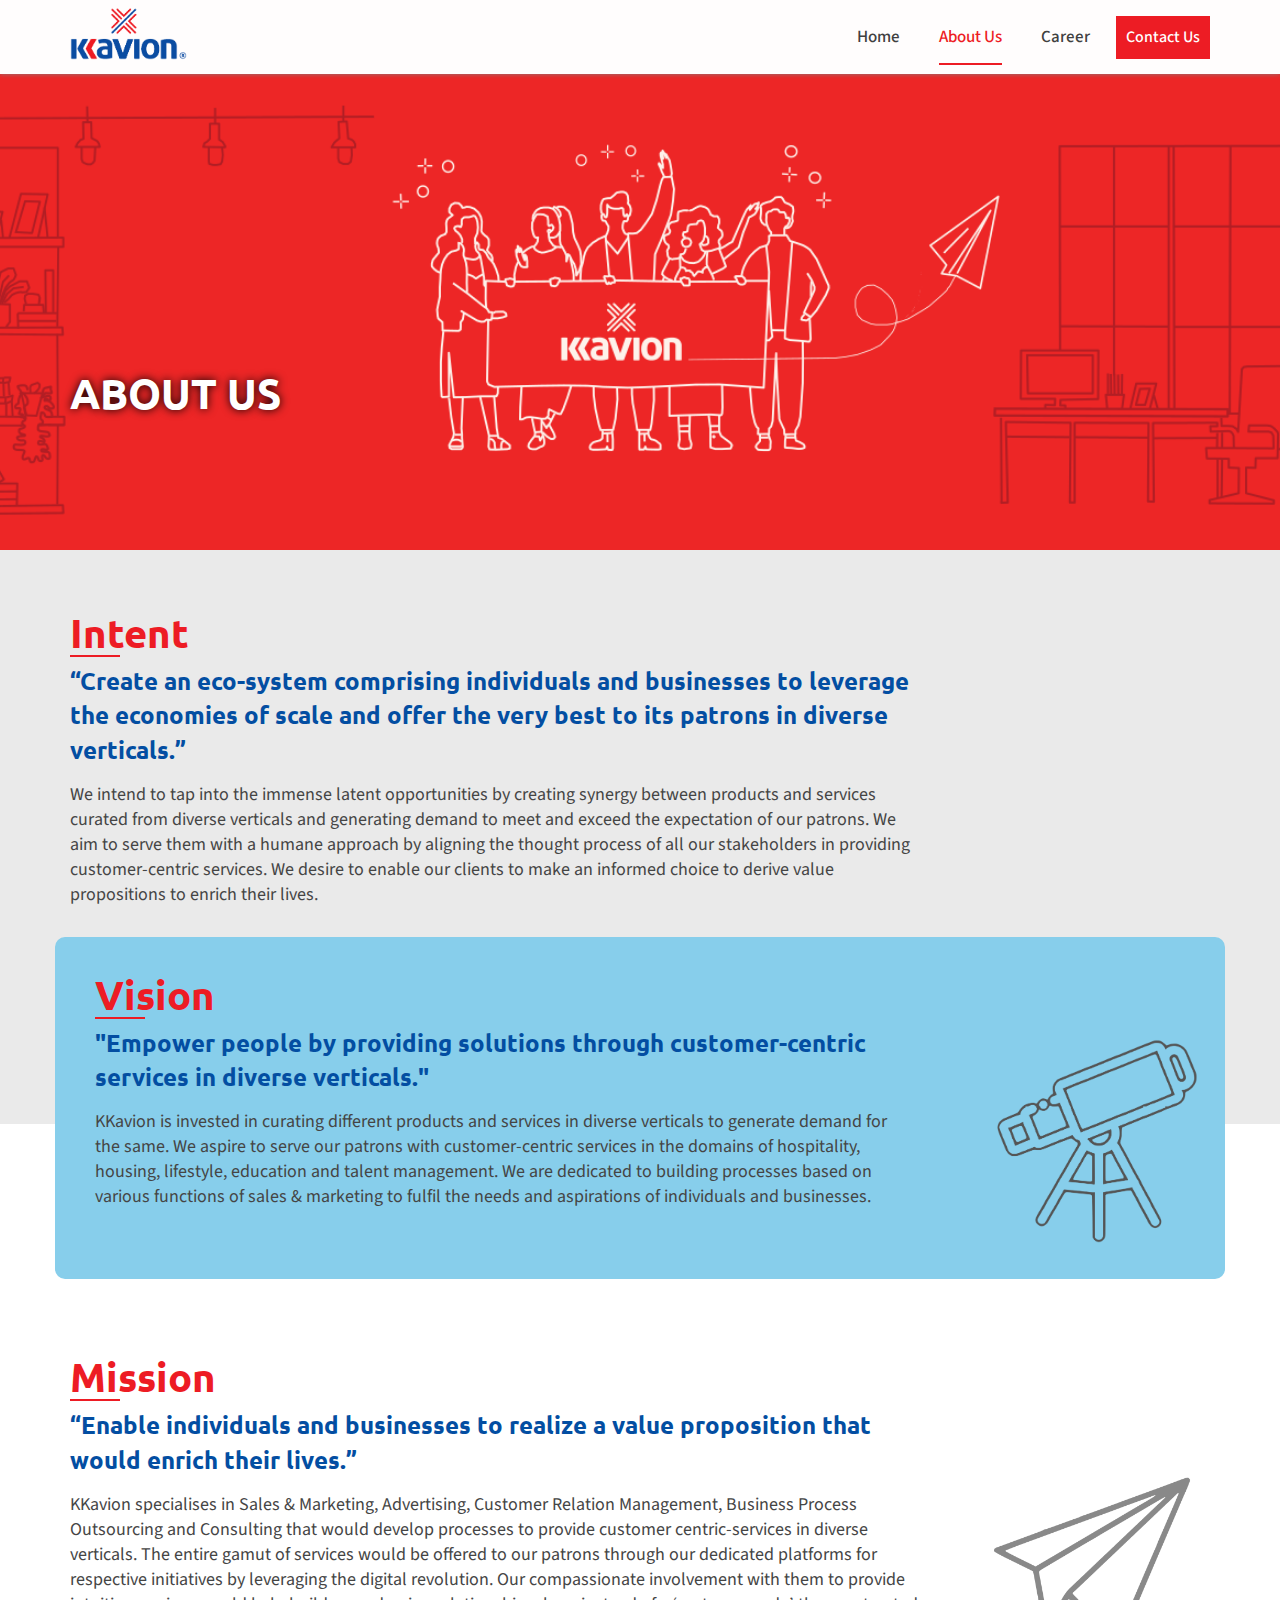
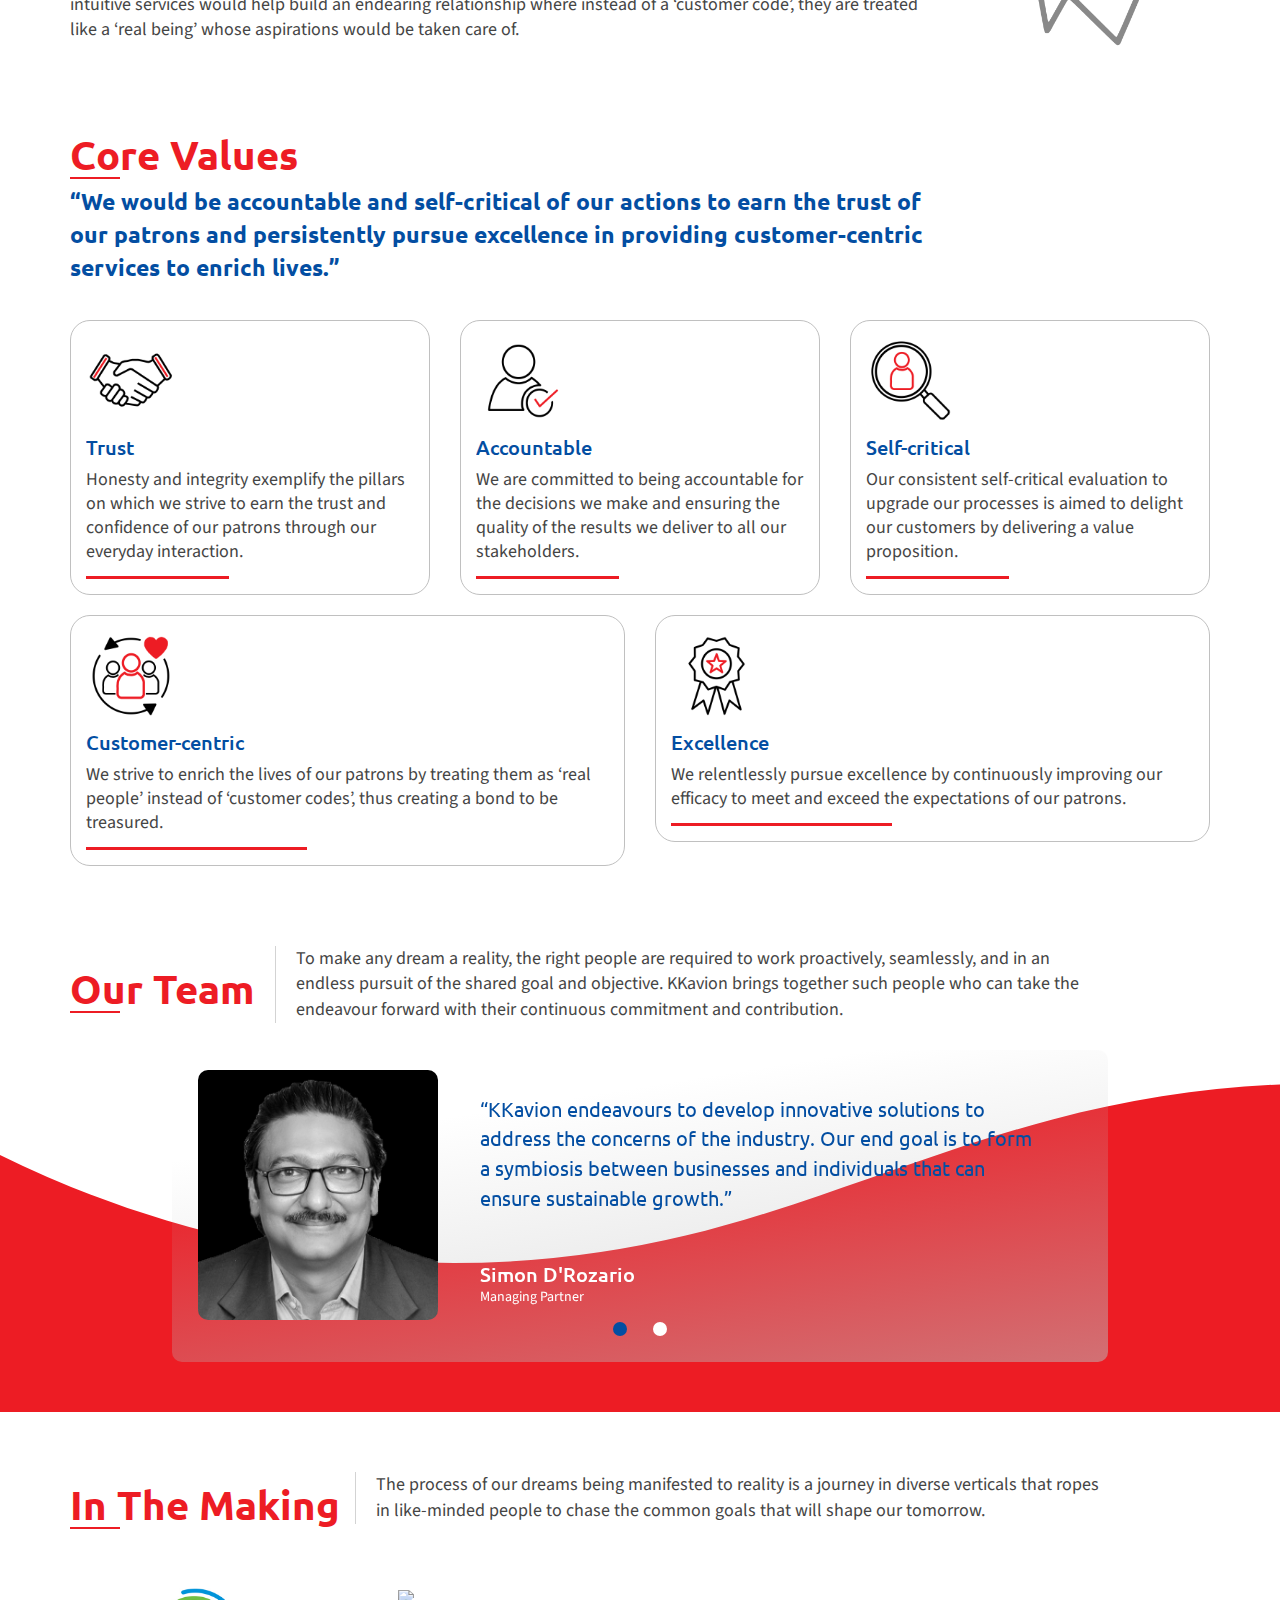
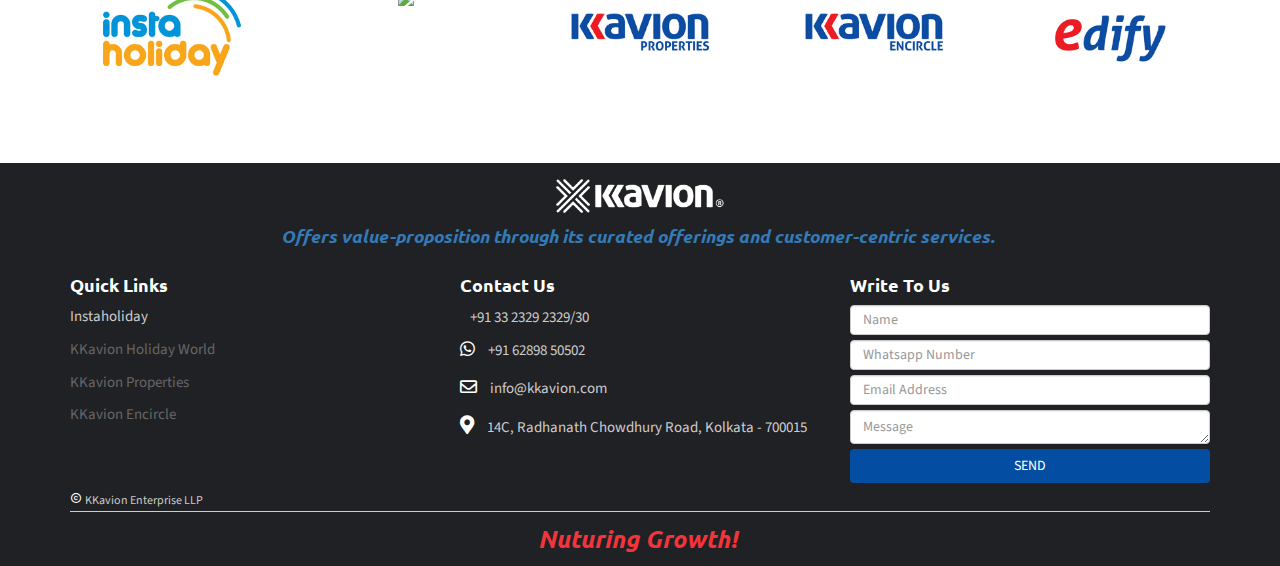
==== about-us.html @ c9b2cf4f "tablet fix 1" ====
﻿<!DOCTYPE html>
<html class="no-js" lang="zxx">

<head>
	<meta charset="UTF-8">
	<meta http-equiv="x-ua-compatible" content="ie=edge">
	<meta name="description" content="A KHW website">
	<meta name="keywords" content="Tour, Travel">
	<meta name="viewport" content="width=device-width, initial-scale=1.0">
	<title>KKavion Enterprise LLP</title>
	<!-- Google Fonts Includes -->
	<link href="https://fonts.googleapis.com/css?family=Poppins:300,400,500,600,700" rel="stylesheet">
	<link href="https://fonts.googleapis.com/css2?family=Source+Sans+Pro" rel="stylesheet">
	<link href="https://fonts.googleapis.com/css2?family=Ubuntu:wght@400;500;700" rel="stylesheet">
	<!-- Favi icon -->
	<link rel="shortcut icon" type="image/x-icon" href="images/favicon.ico">
	<!-- bootstrap v3.3.6 css -->
	<link rel="stylesheet" href="css/bootstrap.min.css">
	<!-- animate css -->
	<link rel="stylesheet" href="css/animate.css">
	<!-- Button Hover animate css -->
	<link rel="stylesheet" href="css/hover-min.css">
	<!-- jquery-ui.min css -->
	<link rel="stylesheet" href="css/jquery-ui.min.css">
	<!-- meanmenu css -->
	<link rel="stylesheet" href="css/meanmenu.min.css">
	<!-- owl.carousel css -->
	<link rel="stylesheet" href="css/owl.carousel.min.css">
	<!-- slick css -->
	<link rel="stylesheet" href="css/slick.css">
	<!-- chosen.min-->
	<link rel="stylesheet" href="css/chosen.min.css">
	<!-- chosen.min-->
	<link rel="stylesheet" href="css/jquery-customselect.css">
	<!-- font-awesome css -->
	<link rel="stylesheet" href="css/font-awesome.min.css">
	<!-- magnific Css -->
	<link rel="stylesheet" href="css/magnific-popup.css">
	<!-- Revolution Slider -->
	<link rel="stylesheet" href="css/assets/revolution/layers.css">
	<link rel="stylesheet" href="css/assets/revolution/navigation.css">
	<link rel="stylesheet" href="css/assets/revolution/settings.css">
	<!-- custome css -->
	<link rel="stylesheet" href="css/style.css">
	<!-- responsive css -->
	<link rel="stylesheet" href="css/responsive.css">
	<!-- modernizr css -->
	<script src="js/vendor/modernizr-2.8.3.min.js"></script>
	<!-- custom css -->
	<link rel="stylesheet" href="css/custom.css">
	<link href="https://fonts.googleapis.com/icon?family=Material+Icons" rel="stylesheet">
	<link href="https://cdn.jsdelivr.net/npm/@mdi/font@6.1.95/css/materialdesignicons.min.css" rel="stylesheet">
	<link href="https://cdn.jsdelivr.net/npm/@fortawesome/fontawesome-free@5.15.4/css/all.css" rel="stylesheet">
	<link href="https://cdn.jsdelivr.net/npm/bootstrap-icons@1.5.0/font/bootstrap-icons.css" rel="stylesheet">
	<link rel="stylesheet"
		href="https://maxst.icons8.com/vue-static/landings/line-awesome/line-awesome/1.3.0/css/line-awesome.min.css">
</head>

<body>
	<!-- Preloader -->
	<div id="preloader">
		<div id="status">&nbsp;</div>
	</div>
	<header>
		<!-- header-bottom area start here -->
		<div id="navbar">
			<div class="header-bottom-area header-bottom-area-4 header-bottom-3" id="stick-header">
				<div class="container">
					<div class="row">
						<!-- logo area start here -->
						<div class="col-md-2">
							<div class="logo-area">
								<a href="index.html"><img src="images/logos/kkavion.png" alt="">
								</a>
							</div>
						</div>
						<!-- logo area end here -->
						<!-- main menu start here -->
						<div class="col-md-10 col-sm-10" style="padding: 5px 10px; ">
							<nav>
								<ul class="main-menu text-right">
									<li>
										<a href="index.html" onselectstart="return false">
											Home
										</a>
									</li>
									<li class="active">
										<a href="about-us.html" onselectstart="return false">
											About Us
										</a>
									</li>
									<li class="hidden">
										<a onselectstart="return false">
											Initiatives
										</a>
										<ul class="dropdown">
											<li>
												<a href="ih.html" onselectstart="return false">
													Instaholiday
												</a>
											</li>
											<li>
												<a href="khw.html" onselectstart="return false">
													KKavion Holiday World
												</a>
											</li>
											<li>
												<a href="kps.html" onselectstart="return false">
													KKavion Properties
												</a>
											</li>
											<li>
												<a href="ken.html" onselectstart="return false">
													KKavion Encircle
												</a>
											</li>
											<li>
												<a href="edify.html" onselectstart="return false">
													Edify
												</a>
											</li>
											<li>
												<a href="kcs.html" onselectstart="return false">
													KKavion Consultancy Services
												</a>
											</li>
										</ul>
									</li>
									<li>
										<a href="career.html" onselectstart="return false">
											Career
										</a>
									</li>
									<li>
										<a href="#contact-us">
											Contact Us
										</a>
									</li>
								</ul>
							</nav>
						</div>
						<!-- main menu end here -->
					</div>
				</div>
			</div>
		</div>
		<!-- header-bottom area end here -->
	</header>
	<!-- header area end here -->

	<section class="breadcrumb-blog-version-one">
		<div class="single-bredcurms" style="background-image:url('images/about-us.png');">
			<div class="container">
				<div class="row">
					<div class="col-sm-12 col-md-12">
						<div class="bredcrums-content">
							<h2>About Us</h2>
					</div>
				</div>
			</div>
		</div>
	</section><!-- blog breadcrumb version one end here -->

	<!-- popular destination strat -->
	<section class="section-paddings single-package-area about-us-area1" style="padding-bottom: 15px;">
		<div class="container">
			<div class="single-package-details">
				<div class="section-title" >
					<h2>Intent</h2>
					<p style="font-size: 24px; color: #034ea2; font-weight: 700;">
						“Create an eco-system comprising individuals and businesses to leverage the economies of
						scale and offer the very best to its patrons in diverse verticals.”
					</p>
					<p>We intend to tap into the immense latent opportunities by creating synergy between products and
						services curated from diverse verticals and generating demand to meet and exceed the expectation
						of our patrons. We aim to serve them with a humane approach by aligning the thought process of
						all our stakeholders in providing customer-centric services. We desire to enable our clients to
						make an informed choice to derive value propositions to enrich their lives.
					</p>
				</div>
			</div><!-- tab menu strat -->
		</div>
		<div class="container">
			<div class="single-package-details">
				<div class="section-title" >
					<h2>Vision</h2>
					<p style="font-size: 24px; color: #034ea2; font-weight: 700;">
						"Empower people by providing solutions through customer-centric services in diverse
						verticals."
					</p>
					<p>KKavion is invested in curating different products and services in diverse verticals to generate
						demand for the same. We aspire to serve our patrons with customer-centric services in the
						domains of hospitality, housing, lifestyle, education and talent management. We are dedicated to
						building processes based on various functions of sales & marketing to fulfil the needs and
						aspirations of individuals and businesses.
					</p>
				</div>
			</div><!-- tab menu strat -->
		</div>
	</section>

	<section class="section-paddings single-package-area about-us-area2">		
		<div class="container">
			<div class="single-package-details">
				<div class="section-title" >
					<h2>Mission</h2>
					<p style="font-size: 24px; color: #034ea2; font-weight: 700;">
						“Enable individuals and businesses to realize a value proposition that would enrich their
						lives.”
					</p>
					<p>KKavion specialises in Sales & Marketing, Advertising, Customer Relation Management, Business
						Process Outsourcing and Consulting that would develop processes to provide customer
						centric-services in diverse verticals. The entire gamut of services would be offered to our
						patrons through our dedicated platforms for respective initiatives by leveraging the digital
						revolution. Our compassionate involvement with them to provide intuitive services would help
						build an endearing relationship where instead of a ‘customer code’, they are treated like a
						‘real being’ whose aspirations would be taken care of.
					</p>
				</div>
			</div><!-- tab menu strat -->
		</div>
	</section>

	<section class="section-paddings single-package-area about-us-area3">
		
		<div class="container">
			<div class="single-package-details">
				<div class="section-title" >
					<h2>Core Values</h2>
					<p style="font-size: 23px; color: #034ea2; font-weight: 700;">
						“We would be accountable and self-critical of our actions to earn the trust of our patrons
						and persistently pursue excellence in providing customer-centric services to enrich lives.”
					</p>
					<div class="row about-us" style="padding-top: 20px;">
						<!-- single travel start -->
						<div class="col-md-4 col-sm-6">
							<div class="single-travel">
								<div class="media">
									<div class="media-body travel-content" >
										<div class="kkavion-ico">
											<img src="images/ico/trust.png">
										</div>
										<h4 style="margin-top:10px"><a
												style="text-decoration:none;">Trust</a></h4>
										<p>
											Honesty and integrity exemplify the pillars on which we strive to earn the
											trust and confidence of our patrons through our everyday interaction.
										</p>
									</div>
								</div>
							</div>
						</div> <!-- single travel end -->

						<div class="col-md-4 col-sm-6">
							<div class="single-travel">
								<div class="media">
									<div class="media-body travel-content" >
										<div class="kkavion-ico">
											<img src="images/ico/accountability.png">
										</div>
										<h4 style="margin-top:10px"><a
												style="text-decoration:none;">Accountable</a></h4>
										<p>
											We are committed to being accountable for the decisions we make and ensuring
											the quality of the results we deliver to all our stakeholders.
										</p>
									</div>
								</div>
							</div>
						</div> <!-- single travel end -->

						<div class="col-md-4 col-sm-6">
							<div class="single-travel">
								<div class="media">
									<div class="media-body travel-content" >
										<div class="kkavion-ico">
											<img src="images/ico/self-critical.png">
										</div>
										<h4 style="margin-top:10px"><a
												style="text-decoration:none;">Self-critical</a></h4>
										<p>
											Our consistent self-critical evaluation to upgrade our processes is aimed to
											delight our customers by delivering a value proposition.
										</p>
									</div>
								</div>
							</div>
						</div> <!-- single travel end -->

						<div class="col-md-6 col-sm-6">
							<div class="single-travel">
								<div class="media">
									<div class="media-body travel-content" >
										<div class="kkavion-ico">
											<img src="images/ico/customer-centric.png">
										</div>
										<h4 style="margin-top:10px"><a
												style="text-decoration:none;">Customer-centric</a></h4>
										<p>
											We strive to enrich the lives of our patrons by treating them as ‘real
											people’ instead of ‘customer codes’, thus creating a bond to be treasured.
										</p>
									</div>
								</div>
							</div>
						</div> <!-- single travel end -->

						<div class="col-md-6 col-sm-6">
							<div class="single-travel">
								<div class="media">
									<div class="media-body travel-content" >
										<div class="kkavion-ico">
											<img src="images/ico/excellence.png">
										</div>
										<h4 style="margin-top:10px"><a
												style="text-decoration:none;">Excellence</a></h4>
										<p>
											We relentlessly pursue excellence by continuously improving our efficacy to
											meet and exceed the expectations of our patrons.
										</p>
									</div>
								</div>
							</div>
						</div> <!-- single travel end -->
					</div>
				</div>
			</div><!-- tab menu strat -->
		</div>
	</section>

	
	<!-- popular destination strat -->
	<section class="section-paddings single-package-area ourteam-area" style="background-image: url(./images/wavesNegative.svg); background-color: #fff; background-repeat: repeat-x; background-position: bottom left; background-size: 200% 70%; padding-top: 0;">
		<div class="container">
			<div class="single-package-details">
				<div class="section-title" style="margin-bottom:50px;">
					<h2>Our Team</h2>
					<p>To make any dream a reality, the right people are required to work proactively, seamlessly, and
						in an endless pursuit of the shared goal and objective. KKavion brings together such people who
						can take the endeavour forward with their continuous commitment and contribution.
					</p>
				</div>
			</div><!-- tab menu strat -->
			<!-- tab content start -->
			<div class="row">
				<!-- testimonial area start here -->
				<section class="testimonial-area-5"
					style="padding: 20px 0;">
					<div class="testimonial-5-active owl-carousel">
						<!-- single testimonial start -->
						<div class="single-testimonial">
							<div class="container">
								<div class="row">
									<div class="col-md-3 img-box">
										<img src="images/common/testimonial/1.jpg" alt="" class="">
									</div>
									<div class="col-md-6">
										<div class="testimonial-messages">
											<p style="padding-bottom: 30px;">
												<span>
													“KKavion endeavours to develop innovative solutions to address the concerns of the industry. Our end goal is to form a symbiosis between businesses and individuals that can ensure sustainable growth.”
												</span>
											</p>
										</div>
										<div class="author-bio">
											<h3>Simon D'Rozario</h3>
											<span>Managing Partner</span>
										</div>
									</div>
								</div>
							</div>
						</div>
						<!--div class="single-testimonial ">
							<div class="container">
								<div class="row">
									<div class="col-md-3 img-box">
										<img src="images/common/testimonial/2.jpg" alt="" class="">
									</div>
									<div class="col-md-6">
										<div class="testimonial-messages">
											<p style="padding-bottom: 30px;">
												<i>
													"KKavion offers value-proposition through its
													curated
													offerings and
													customer-centric services."
												</i>
											</p>
											<p>
												Being accountable and earning
												the
												trust of its patrons is its pursuit of
												excellence.
											</p>
										</div>
										<div class="author-bio">
											<h3>Kavita D'Rozario</h3>
											<span>Director - Operations</span>
										</div>
									</div>
								</div>
							</div>
						</div>
						<div class="single-testimonial ">
							<div class="container">
								<div class="row">
									<div class="col-md-3 img-box">
										<img src="images/common/testimonial/4.jpg" alt="" class="">
									</div>
									<div class="col-md-6">
										<div class="testimonial-messages">
											<p style="padding-bottom: 30px;">
												<i>
													"KKavion offers value-proposition through its
													curated
													offerings and
													customer-centric services."
												</i>
											</p>
											<p>
												Being accountable and earning
												the
												trust of its patrons is its pursuit of
												excellence.
											</p>
										</div>
										<div class="author-bio">
											<h3>Ronald D'Rozario</h3>
											<span>Associate Director - Business Development</span>
										</div>
									</div>
								</div>
							</div>
						</div><!-- single testimonial end -->
						<div class="single-testimonial">
							<div class="container">
								<div class="row">
									<div class="col-md-3 img-box">
										<img src="images/common/testimonial/3.jpg" alt="" class="">
									</div>
									<div class="col-md-6">
										<div class="testimonial-messages">
											<p style="padding-bottom: 30px;">
												<span>
													“We intend to add value to our patrons through distinctive competencies by enhancing the quality of products & services and inspiring them to undertake the next cycle of growth.”
												</span>
											</p>
										</div>
										<div class="author-bio">
											<h3>Richard D'Rozario</h3>
											<span>Principal Consultant - Hospitality Services</span>
										</div>
									</div>
								</div>
							</div>
						</div>
						<!--div class="single-testimonial">
							<div class="container">
								<div class="row">
									<div class="col-md-3 img-box">
										<img src="images/common/testimonial/8.jpg" alt="" class="">
									</div>
									<div class="col-md-6">
										<div class="testimonial-messages">
											<p style="padding-bottom: 30px;">
												<i>
													"KKavion offers value-proposition through its
													curated
													offerings and
													customer-centric services."
												</i>
											</p>
											<p>
												Being accountable and earning
												the
												trust of its patrons is its pursuit of
												excellence.
											</p>
										</div>
										<div class="author-bio">
											<h3>Varun Goswami</h3>
											<span>Pricipal Consultant - Legal Services</span>
										</div>
									</div>
								</div>
							</div>
						</div-->
						<!-- single testimonial end ->
						<div class="single-testimonial">
							<div class="container">
								<div class="row">
									<div class="col-md-3 img-box">
										<img src="images/common/testimonial/7.jpg" alt="" class="">
									</div>
									<div class="col-md-6">
										<div class="testimonial-messages">
											<p style="padding-bottom: 30px;">
												<i>
													"KKavion offers value-proposition through its
													curated
													offerings and
													customer-centric services."
												</i>
											</p>
											<p>
												Being accountable and earning
												the
												trust of its patrons is its pursuit of
												excellence.
											</p>
										</div>
										<div class="author-bio">
											<h3>Eric Prem Raju</h3>
											<span>Project Manager</span>
										</div>
									</div>
								</div>
							</div>
						</div><!-- single testimonial end ->
						<div class="single-testimonial">
							<div class="container">
								<div class="row">
									<div class="col-md-3 img-box">
										<img src="images/common/testimonial/5.jpg" alt="" class="">
									</div>
									<div class="col-md-6">
										<div class="testimonial-messages">
											<p style="padding-bottom: 30px;">
												<i>
													"KKavion offers value-proposition through its
													curated
													offerings and
													customer-centric services."
												</i>
											</p>
											<p>
												Being accountable and earning
												the
												trust of its patrons is its pursuit of
												excellence.
											</p>
										</div>
										<div class="author-bio">
											<h3>Marita D'Rozario</h3>
											<span>Lead - Content Development</span>
										</div>
									</div>
								</div>
							</div>
						</div><!-- single testimonial end ->
						<div class="single-testimonial">
							<div class="container">
								<div class="row">
									<div class="col-md-3 img-box">
										<img src="images/common/testimonial/6.jpg" alt="" class="">
									</div>
									<div class="col-md-6">
										<div class="testimonial-messages">
											<p style="padding-bottom: 30px;">
												<i>
													"KKavion offers value-proposition through its
													curated
													offerings and
													customer-centric services."
												</i>
											</p>
											<p>
												Being accountable and earning
												the
												trust of its patrons is its pursuit of
												excellence.
											</p>
										</div>
										<div class="author-bio">
											<h3>Valerina D'Rozario</h3>
											<span>Research & Development</span>
										</div>
									</div>
								</div>
							</div>
						</div><!-- single testimonial end -->
					</div>
				</section><!-- testimonial area end here -->
			</div>
		</div>
	</section>
	<!-- single popular destination  end-->




	<section class="section-paddings in-the-making">
		<div class="container">
			<div class="single-package-details">
				<div class="section-title" style="margin-bottom:25px;">
					<h2>In The Making</h2>
					<p>The process of our dreams being manifested to reality is a journey in diverse verticals that
						ropes in like-minded people to chase the common goals that will shape our tomorrow.
					</p>
				</div>
			</div><!-- tab menu strat -->
			<div class="row">
				<!-- Partner resort starts here -->
				<div class="partner-slider-2">
					<!-- single partner starts -->
					<div class="single-partner-slider-2">
						<a href="https://instaholiday.co.in">
							<img src="images/logos/ih.jpg">
						</a>
					</div>
					<!-- single partner ends -->
					<!-- single partner starts -->
					<div class="single-partner-slider-2">
						<a>
							<img src="images/logos/KHW.jpg">
						</a>
					</div>
					<!-- single partner ends -->
					<!-- single partner starts -->
					<div class="single-partner-slider-2">
						<a>
							<img src="images/logos/kps.jpg">
						</a>
					</div>
					<!-- single partner ends -->
					<!-- single partner starts -->
					<div class="single-partner-slider-2">
						<a>
							<img src="images/logos/ken.jpg">
						</a>
					</div>
					<!-- single partner ends -->
					<!-- single partner starts -->
					<div class="single-partner-slider-2">
						<a>
							<img src="images/logos/edify.jpg">
						</a>
					</div>
					<!-- single partner starts -->
					<div class="single-partner-slider-2">
						<a>
							<img src="images/logos/kcs.jpg">
						</a>
					</div>
					<!-- single partner ends -->
				</div>
			</div>
		</div>
	</section>



	<!-- footer starts -->
	<footer class="footer-area" style="padding-bottom: 0px; padding-top: 15px;">
		<div class="container">
			<div class="row">
				<div class="tagline foot">
					<div class="footer-title">
						<img src="images/logos/kkavionwhite.webp" class="logo1">
						<img src="images/logos/kkavionside.webp" class="logo2">
					</div>
					<ul class="list-inline" style="text-align:center; padding-bottom: 10px; padding-top: 10px;">
						<li><a style="text-decoration:none;">
								<span>
									Offers value-proposition through its curated offerings and customer-centric services.
								</span>
	
	
							</a></li>
					</ul>
				</div>
				<!-- footer left -->
				<div class="col-md-4 col-sm-6">
					<div class="single-footer" style=" padding: 0;">
						<div class="footer-title foot">
							<h4>Quick Links</h4>
						</div>
						<div class="footer-left">

							<ul class="footer-contact quicklinks">


								<li>
									<a style="font-weight: 400; line-height: 20px;text-decoration:none; color:#ccc;"
										href="https://instaholiday.co.in">
										Instaholiday
									</a>
								</li>
								<li>
									<a style="font-weight: 400; line-height: 20px;text-decoration:none; color: #ccc;">
										KKavion Holiday World
									</a>
								</li>
								<li>
									<a class="ftrr-text"
										style="font-weight: 400; line-height: 20px;text-decoration:none; color:#ccc;">
										KKavion Properties
									</a>
								</li>
								<li>
									<a style="font-weight: 400; line-height: 20px;text-decoration:none; color:#ccc;">
										KKavion Encircle
									</a>
								</li>
								<li class="hidden">
									<a style="font-weight: 400; line-height: 20px;text-decoration:none; color: #ccc;">
										Edify
									</a>
								</li>
								<li class="hidden">
									<a class="ftrr-text"
										style="font-weight: 400; line-height: 20px;text-decoration:none; color:#ccc;">
										KKavion Consultancy Services
									</a>
								</li>


							</ul>

						</div>
					</div>
				</div> <!-- footer latest news -->



				<!-- footer contact -->
				<div class="col-md-4 col-sm-6 f-phone-responsive">
					<div class="single-footer" style="padding: 0;">
						<div class="footer-title foot" id="contact-us">
							<h4>Contact Us</h4>
						</div>
						<div class="footer-left">
							<ul class="footer-contact">
								<li class="">
									<span class="mdi mdi-phone-classic"
										style="padding-right: 10px; padding-bottom: 10px;color:white; font-size: 17px;"></span>
									<a href="tel://+913323292329"
										style="text-decoration:none;font-weight: 400; line-height: 20px; color:#ccc;">+91
										33 2329 2329/30</a>
								</li>
								<li class="">
									<i class="fab fa-whatsapp" aria-hidden="true"
										style="padding-right: 10px; padding-bottom: 10px;color:white;"></i>
									<a href="https://wa.me/+916289850502"
										style="text-decoration:none;font-weight: 400; line-height: 20px; color:#ccc;"
										target="_blank" rel="noopener noreferrer">+91 62898 50502</a>
								</li>
								<li class="">
									<i class="far fa-envelope" aria-hidden="true"
										style="padding-right: 10px; padding-bottom: 10px;color:white;"></i>
									<a href="mailto://info@kkavion.com"
										style="text-decoration:none;font-weight: 400; line-height: 20px; color:#ccc;">info@kkavion.com</a>
								</li>
								<li class="">
									<i class="fas fa-map-marker-alt" aria-hidden="true"
										style="padding-right: 10px; padding-bottom: 10px;color:white; font-size: 19px;"></i>
									<a
										style="text-decoration:none;font-weight: 400; line-height: 20px; color:#ccc;">14C,
										Radhanath Chowdhury Road, Kolkata - 700015</a>
								</li>
							</ul>


						</div>

						<div class="footer-social-media hidden" style="margin:0 0 15px 0;">
							<div class="footer-title">
								<h4>Follow Us</h4>
							</div>
							<ul class="footer-social-link">

								<li class="facebook"><a href="https://fb.me/instaholiday.co.in"
										style="margin-left: 0px;" target="_blank" rel="noopener noreferrer"><i
											class="fab fa-facebook-f" aria-hidden="true"></i></a>
								</li>
								<li class="instagram"><a target="_blank" rel="noopener noreferrer"><i
											class="fab fa-instagram" aria-hidden="true"></i></a>
								</li>
								<li class="twitter"><a href="https://twitter.com/instaholidayco/" target="_blank"
										rel="noopener noreferrer"><i class="fab fa-twitter" aria-hidden="true"></i></a>
								</li>
								<li class="youtube"><a
										href="https://www.youtube.com/channel/UCAtqJTNgj_HNf-QZ7XpFk5Q/featured"
										target="_blank" rel="noopener noreferrer"><i class="fab fa-youtube"
											aria-hidden="true"></i></a>
								</li>
							</ul>



						</div>
					</div>
				</div>
				<!-- footer contact -->



				<!-- footer destination -->
				<div class="col-md-4 col-sm-12 f-phone-responsive">
					<div class="single-footer" style="padding: 0;">
						<div class="footer-title foot">
							<h4>Write To Us</h4>
						</div>
						<div class="footer-contact-form">
							<form name="footer-query" class="your-query-form" netlify-honeypot="bot-field"
								data-netlify="true">


								<p class="hidden">
									<label>Don’t fill this out if you’re human: <input name="bot-field"></label>
								</p>


								<div class="form-group col-md-12">
									<input type="text" name="Name" id="name" placeholder="Name" class="form-control"
										required="">
								</div>

								<div class="form-group col-md-12">
									<input type="number" name="number" id="number" placeholder="Whatsapp Number"
										class="form-control" required="">
								</div>

								<div class="form-group col-md-12">
									<input type="email" name="email" id="email" placeholder="Email Address"
										class="form-control" required="">
								</div>

								<div class="form-group col-md-12">
									<textarea name="message" id="message" placeholder="Message" class="form-control"
										required="" rows="1"></textarea>
								</div>

								<div class="form-group col-md-12">
									<button class="btn btn-primary" style="float: right;">SEND</button>
								</div>
							</form>
						</div>
						<div>



						</div>
					</div>
				</div>


				<!-- footer destination -->

			</div>

			<span class="material-icons map" style="font-size:12px;color: white">copyright</span>
			<a style="text-decoration:none;color: #ccc; font-weight: 400; line-height: 10px; font-size: 12px;">
				KKavion Enterprise LLP
			</a>
			<hr style="border-top: 1px solid #ccc;margin-top: 0px;margin-bottom: 10px;">

			<div class="row tagline">
				<ul class="list-inline" style="text-align:center; color:black; font-size:24px; padding-bottom: 10px;">
					<li><a style="text-decoration:none; color:#f4343b;">
							<span>Nuturing Growth!</span>


						</a></li>
				</ul>
			</div>



		</div>
	</footer>



	<!-- footer ends -->



	<div class="to-top pos-rtive">
		<a><i class="fa fa-angle-up"></i></a>
	</div>
	<!--End Scroll to top-->

	<!-- ============================
            JavaScript Files
    ============================= -->
	<!-- jquery latest version -->
	<script src="js/vendor/jquery-3.2.0.min.js"></script>
	<!-- bootstrap js -->
	<script src="js/bootstrap.min.js"></script>
	<!-- owl.carousel js -->
	<script src="js/owl.carousel.min.js"></script>
	<!-- slick js -->
	<script src="js/slick.min.js"></script>
	<!-- meanmenu js -->
	<script src="js/jquery.meanmenu.min.js"></script>
	<!-- jquery-ui js -->
	<script src="js/jquery-ui.min.js"></script>
	<!-- wow js -->
	<script src="js/wow.min.js"></script>
	<!-- counter js -->
	<script src="js/jquery.counterup.min.js"></script>
	<!-- Countdown js -->
	<script src="js/jquery.countdown.min.js"></script>
	<!-- waypoints js -->
	<script src="js/jquery.waypoints.min.js"></script>
	<!-- Isotope js -->
	<script src="js/isotope.pkgd.min.js"></script>
	<!-- magnific js -->
	<script src="js/jquery.magnific-popup.min.js"></script>
	<!-- Image loaded js -->
	<script src="js/imagesloaded.pkgd.min.js"></script>
	<!-- chossen js -->
	<script src="js/chosen.jquery.min.js"></script>
	<!-- Jquery plugin -->
	<script src="js/plugins.js"></script>
	<!-- select2 js plugin -->
	<script src="js/select2.min.js"></script>
	<script src="js/colors.js"></script>
	<!-- Jquery plugin -->
	<script src="js/jquery-customselect.js"></script>
	<!-- main js -->
	<script src="js/custom.js"></script>
	<script>
		// When the user scrolls the page, execute myFunction
		window.onscroll = function () { myFunction() };

		// Get the navbar
		var navbar = document.getElementById("navbar");

		// Get the offset position of the navbar
		var sticky = navbar.offsetTop;

		// Add the sticky class to the navbar when you reach its scroll position. Remove "sticky" when you leave the scroll position
		function myFunction() {
			if (window.pageYOffset >= sticky) {
				navbar.classList.add("sticky")
			}
			else {
				navbar.classList.remove("sticky");
			}
		}
	</script>
</body>

</html>
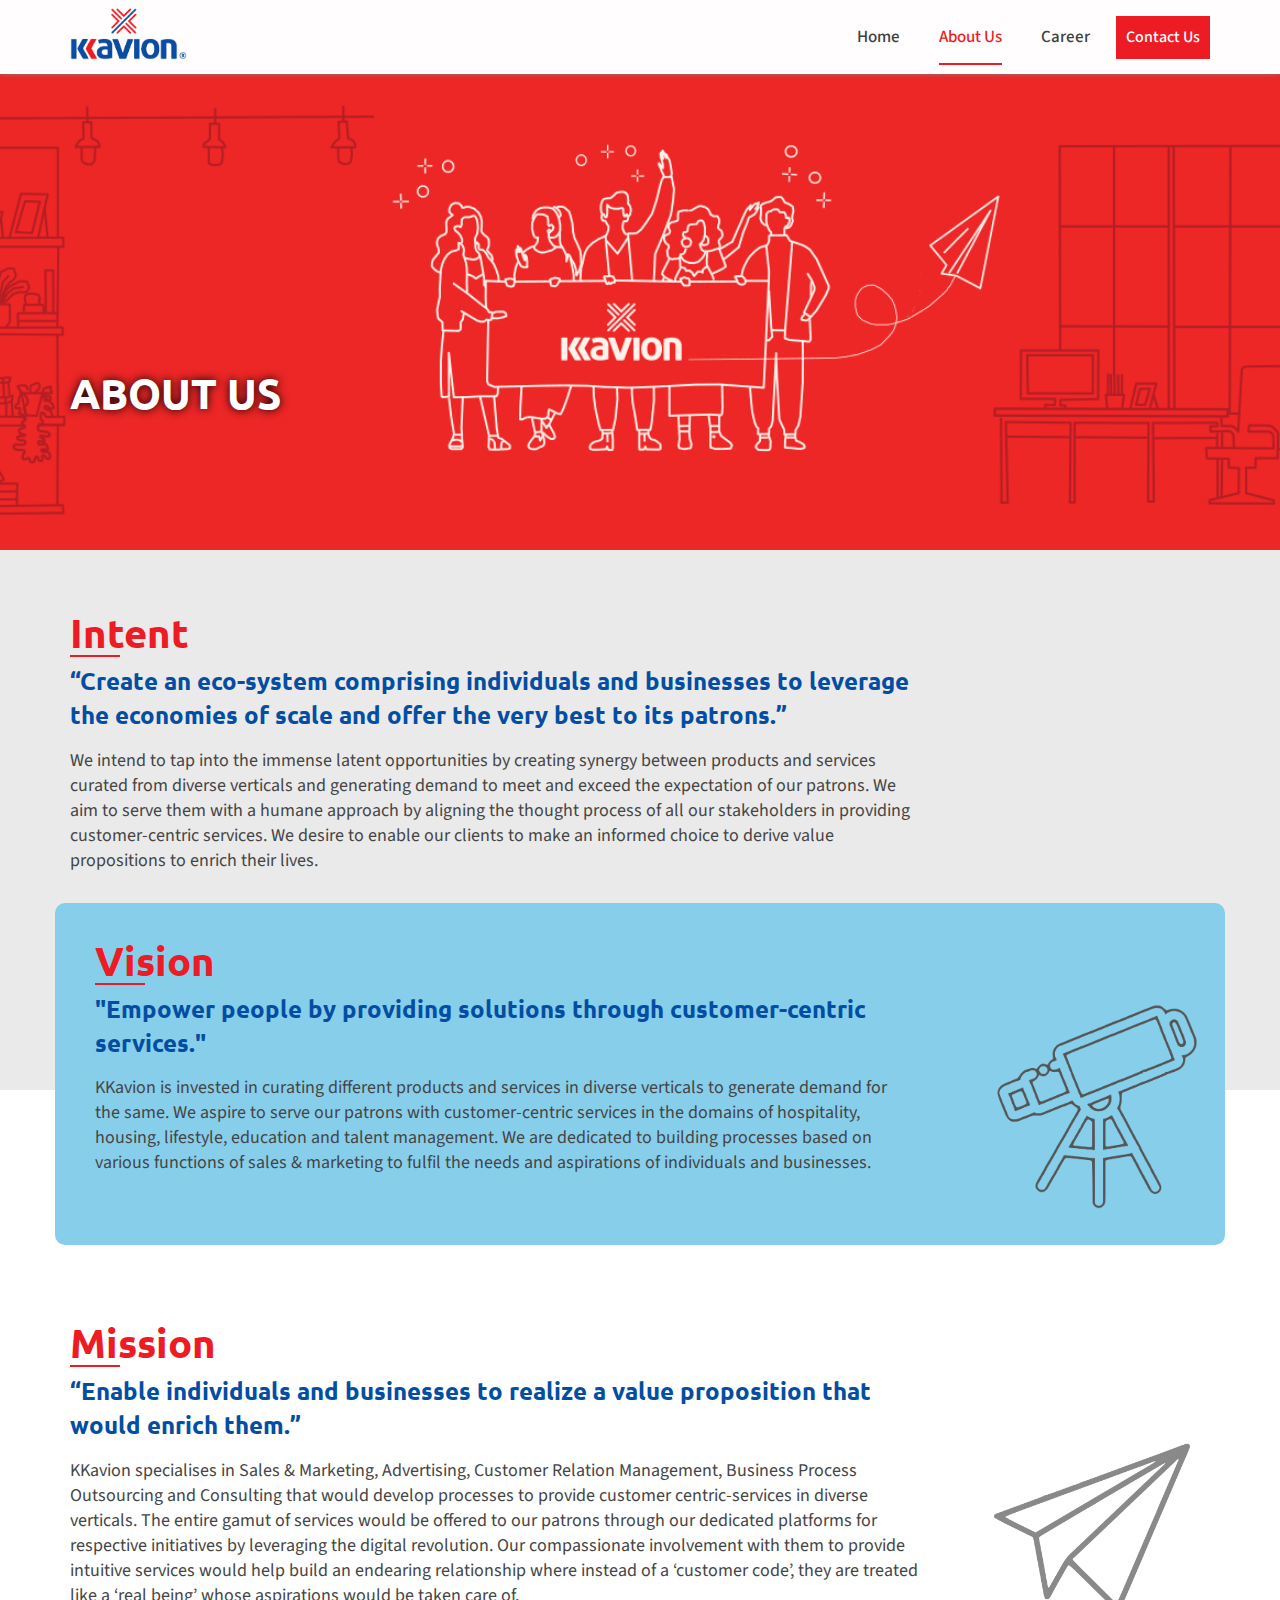
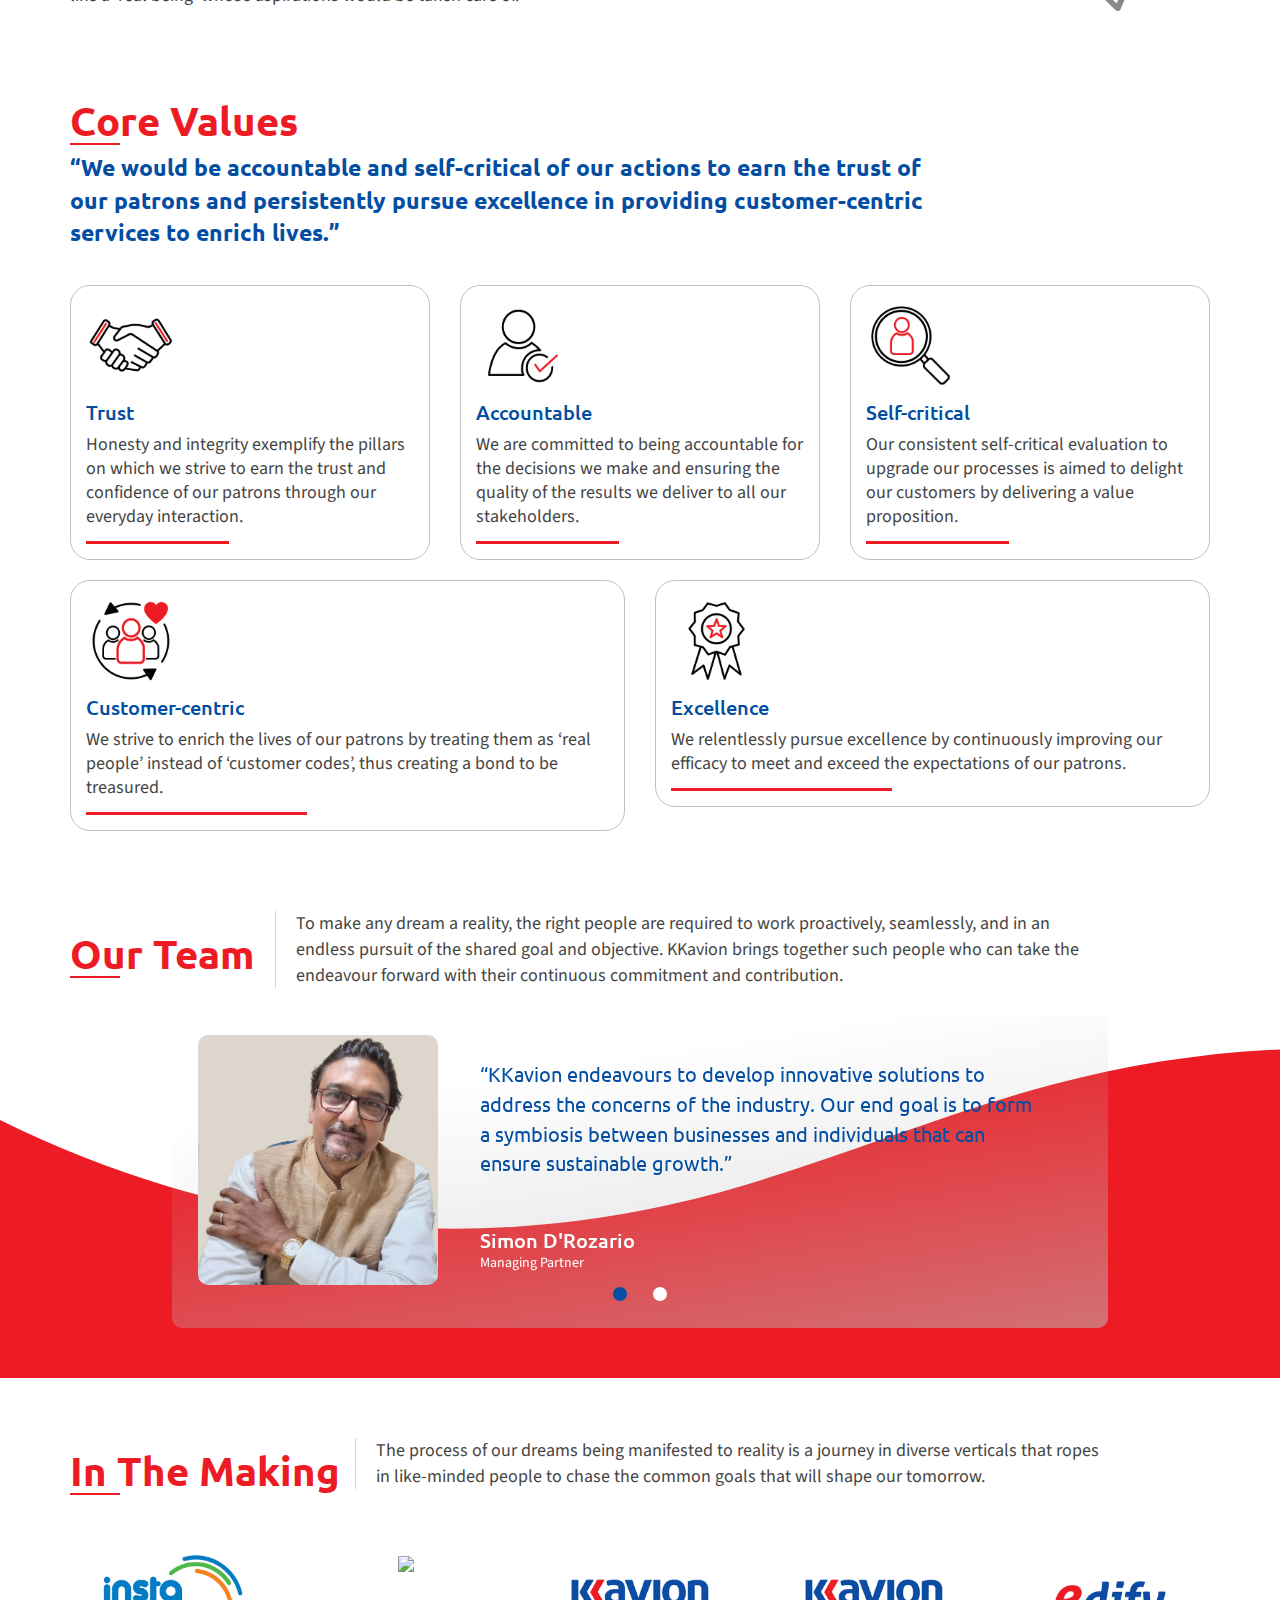
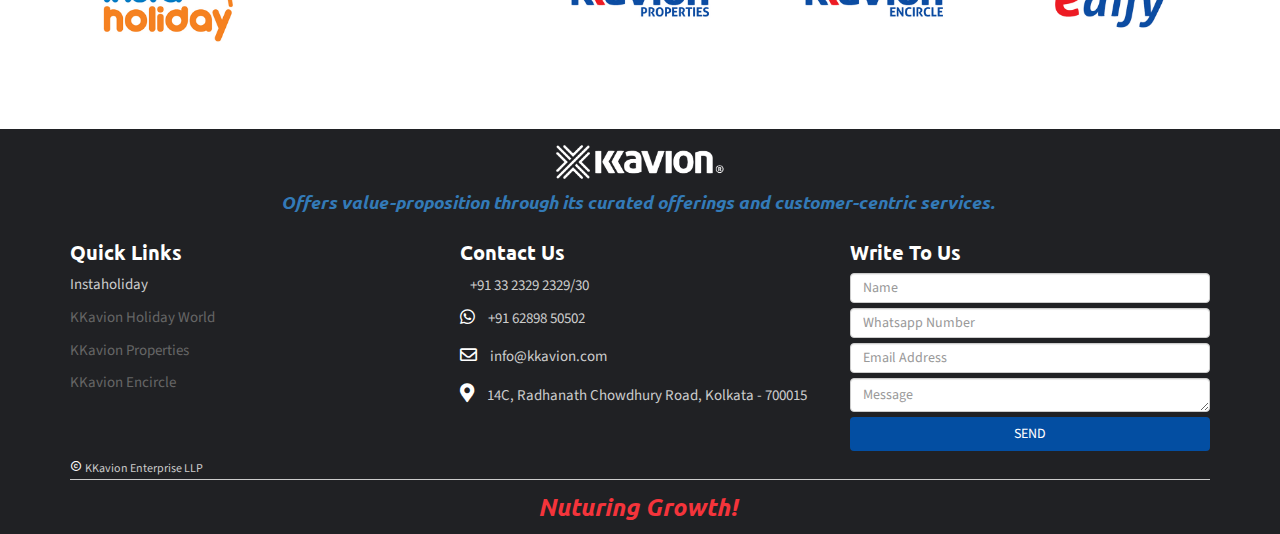
==== commit 867d8e9e: "image" ====
--- a/about-us.html
+++ b/about-us.html
@@ -169,7 +169,7 @@
 					<h2>Intent</h2>
 					<p style="font-size: 24px; color: #034ea2; font-weight: 700;">
 						“Create an eco-system comprising individuals and businesses to leverage the economies of
-						scale and offer the very best to its patrons in diverse verticals.”
+						scale and offer the very best to its patrons.”
 					</p>
 					<p>We intend to tap into the immense latent opportunities by creating synergy between products and
 						services curated from diverse verticals and generating demand to meet and exceed the expectation
@@ -185,8 +185,7 @@
 				<div class="section-title" >
 					<h2>Vision</h2>
 					<p style="font-size: 24px; color: #034ea2; font-weight: 700;">
-						"Empower people by providing solutions through customer-centric services in diverse
-						verticals."
+						"Empower people by providing solutions through customer-centric services."
 					</p>
 					<p>KKavion is invested in curating different products and services in diverse verticals to generate
 						demand for the same. We aspire to serve our patrons with customer-centric services in the
@@ -205,8 +204,7 @@
 				<div class="section-title" >
 					<h2>Mission</h2>
 					<p style="font-size: 24px; color: #034ea2; font-weight: 700;">
-						“Enable individuals and businesses to realize a value proposition that would enrich their
-						lives.”
+						“Enable individuals and businesses to realize a value proposition that would enrich them.”
 					</p>
 					<p>KKavion specialises in Sales & Marketing, Advertising, Customer Relation Management, Business
 						Process Outsourcing and Consulting that would develop processes to provide customer
--- a/css/style.css
+++ b/css/style.css
@@ -1587,6 +1587,7 @@
      transition: all 0.5s ease-in-out 0s;
      width: 40px;
      z-index: 999;
+     cursor: pointer;
 }
  .to-top:hover {
      background: #ffff00 none repeat scroll 0 0;
--- a/css/custom.css
+++ b/css/custom.css
@@ -770,7 +770,6 @@
      width: auto;
      height: 250px;
      border-radius: 10px;
-     filter: grayscale(1);
 }
 .testimonial-area-5 .single-testimonial .testimonial-messages span
 {
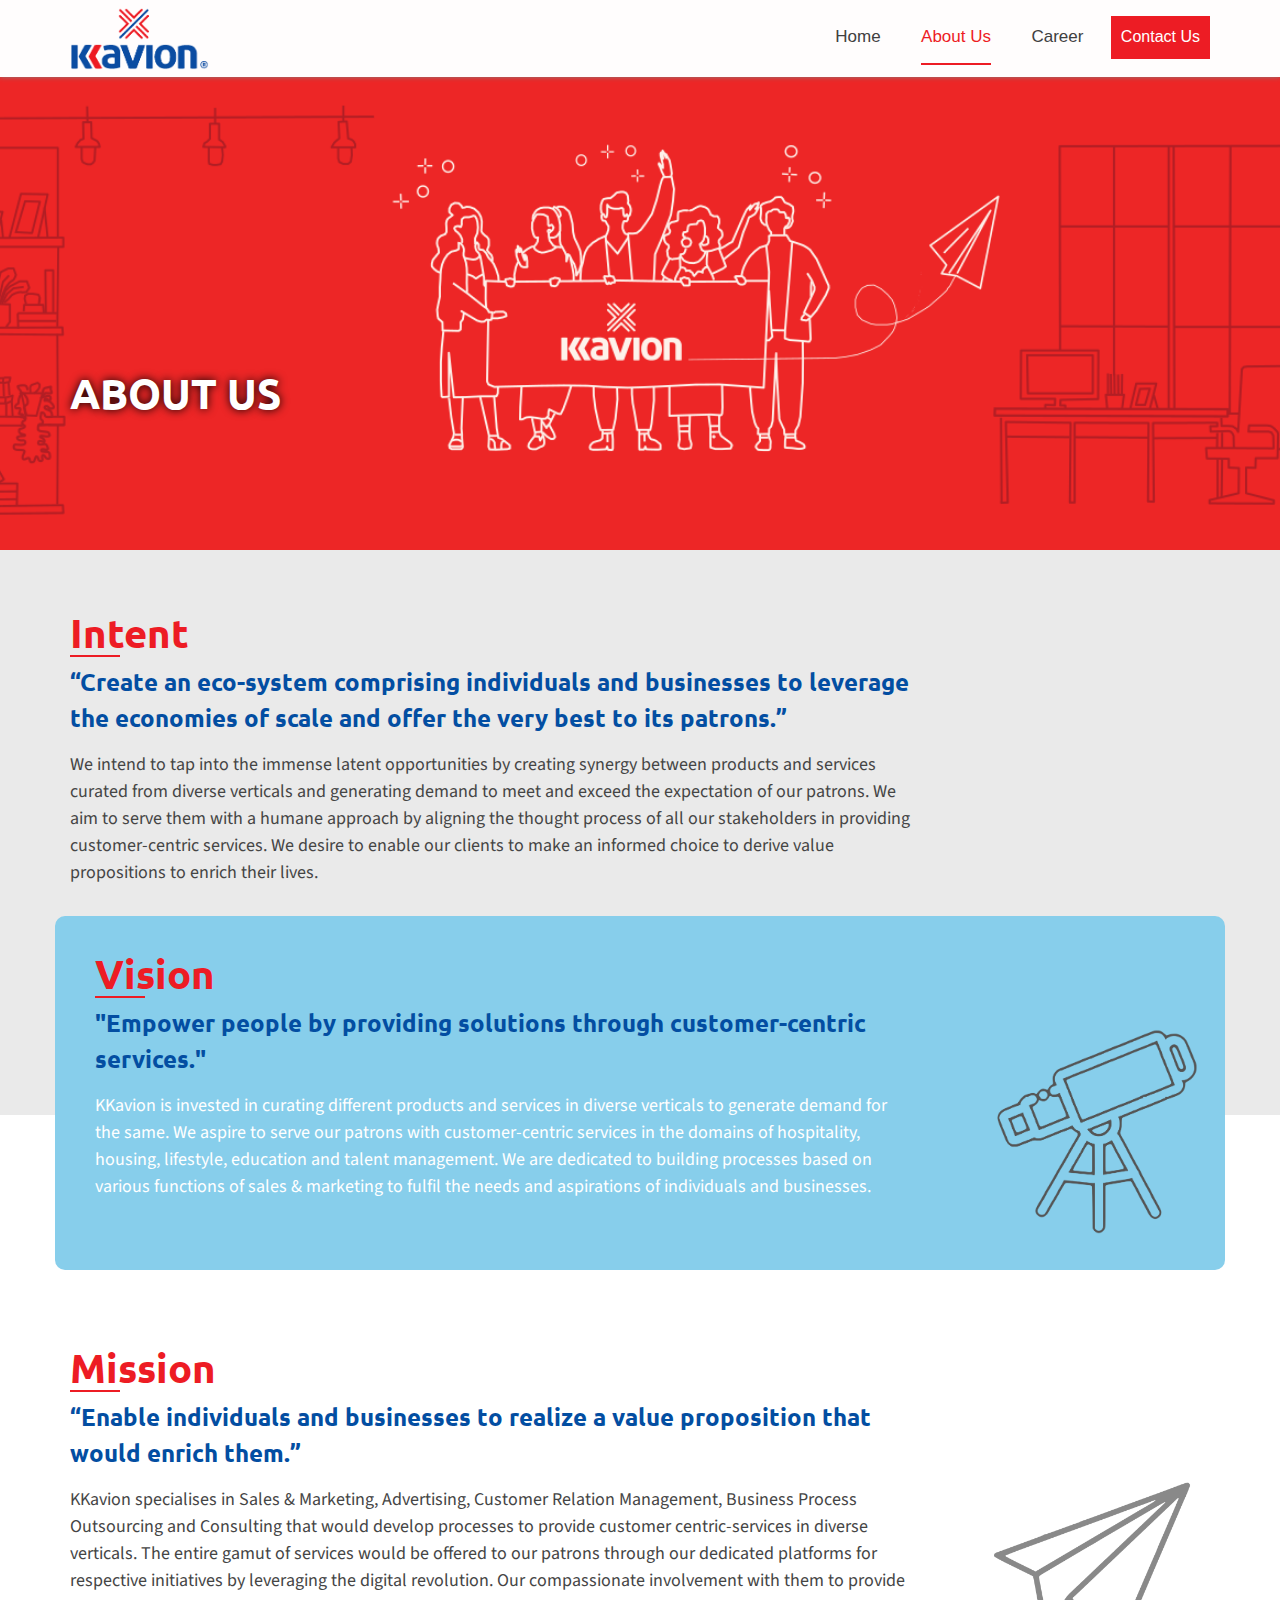
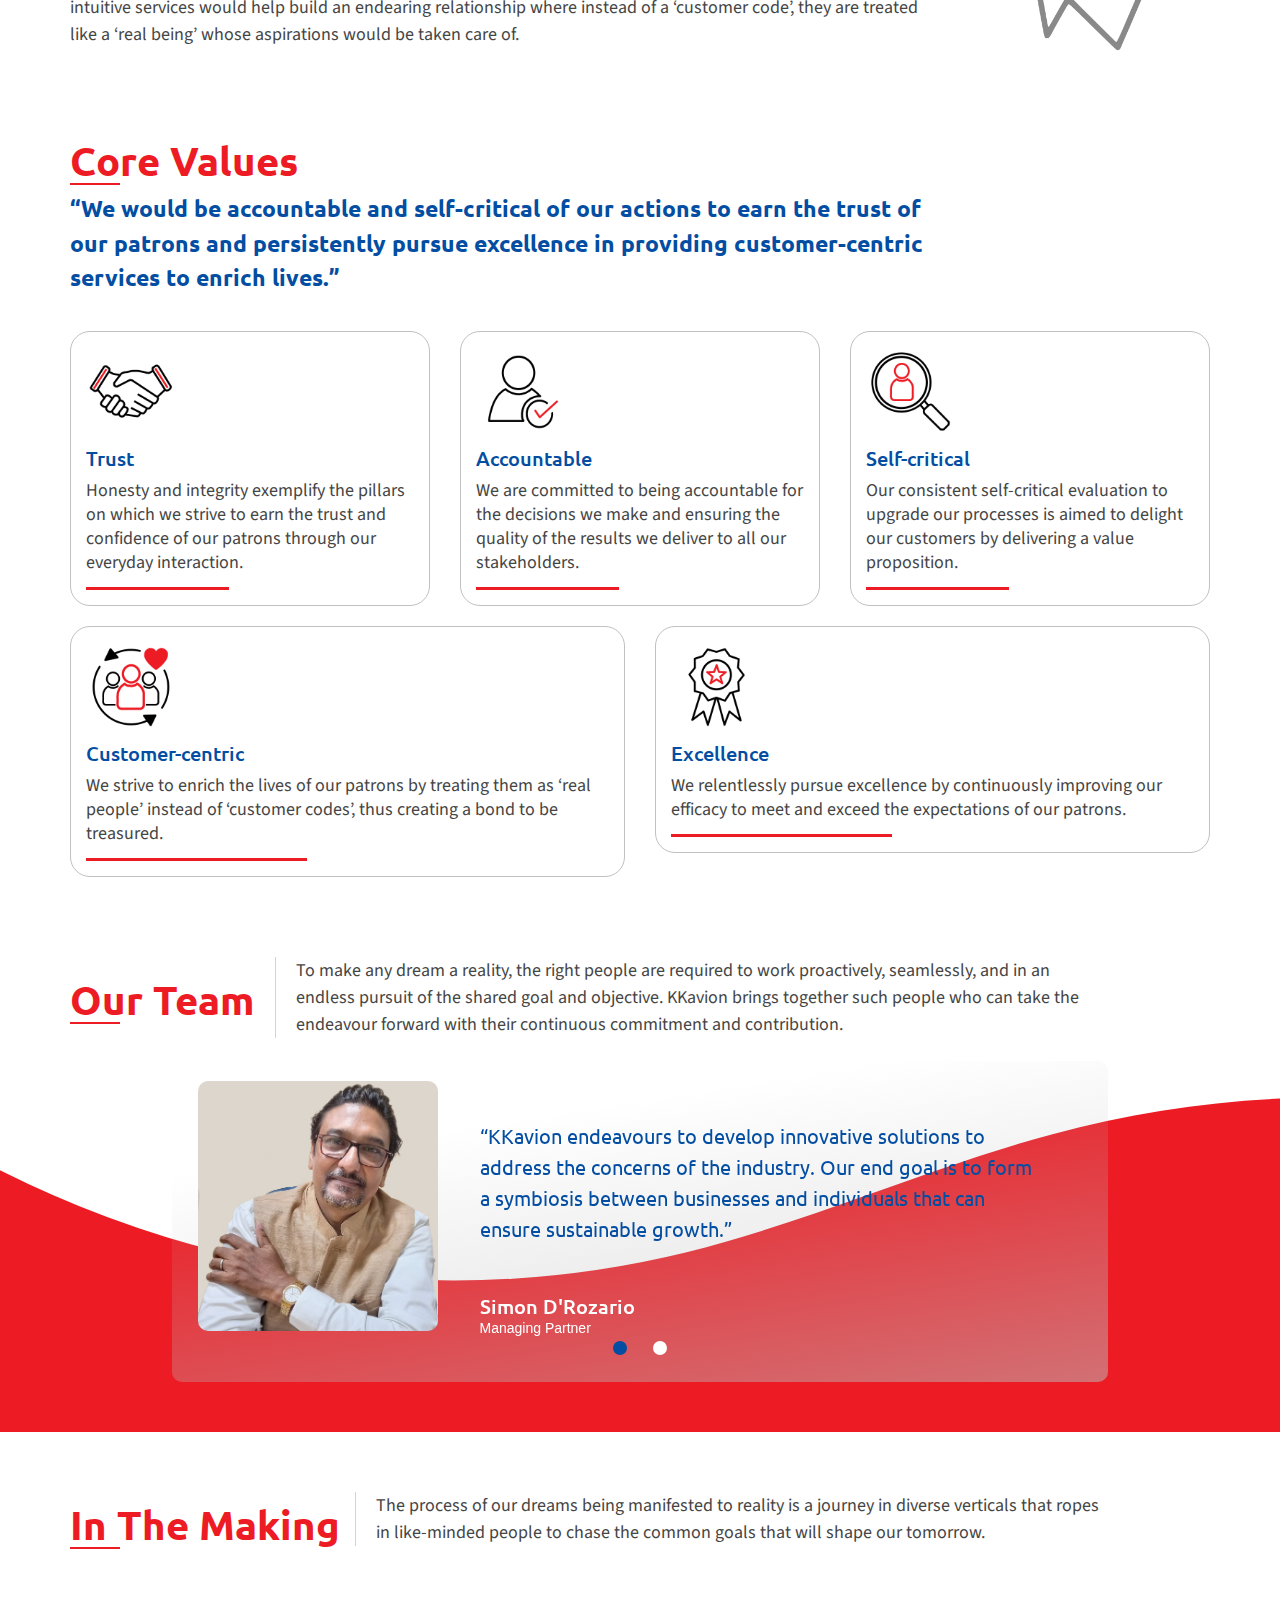
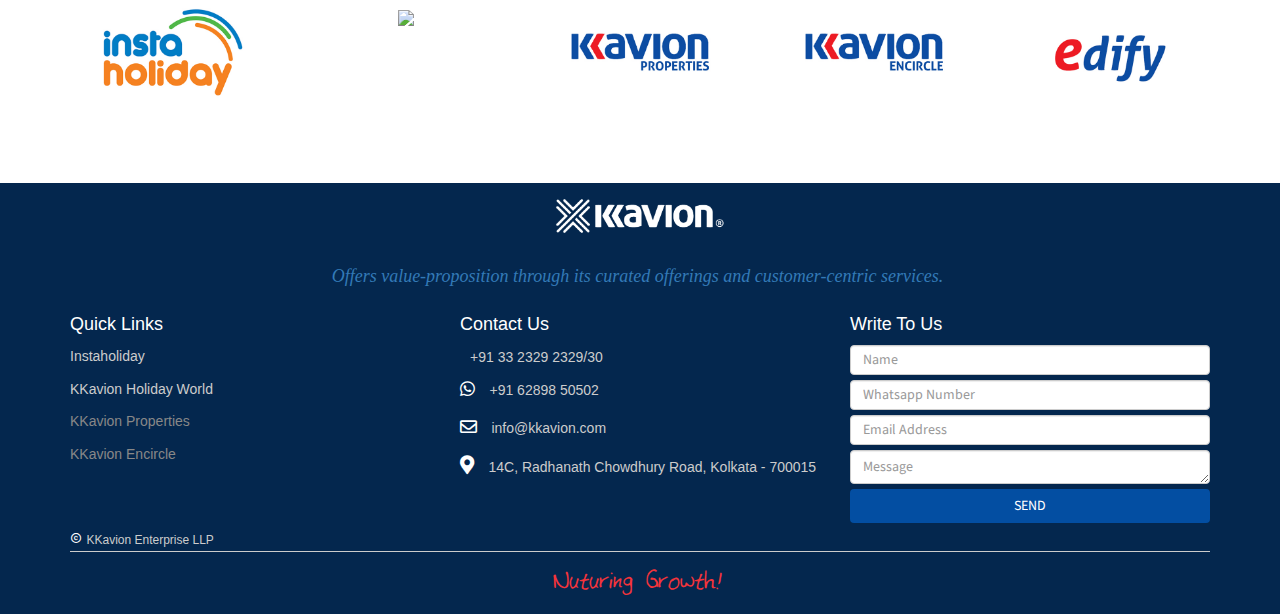
==== commit 5a2338ec: "fixes" ====
--- a/about-us.html
+++ b/about-us.html
@@ -52,8 +52,8 @@
 	<link href="https://cdn.jsdelivr.net/npm/@mdi/font@6.1.95/css/materialdesignicons.min.css" rel="stylesheet">
 	<link href="https://cdn.jsdelivr.net/npm/@fortawesome/fontawesome-free@5.15.4/css/all.css" rel="stylesheet">
 	<link href="https://cdn.jsdelivr.net/npm/bootstrap-icons@1.5.0/font/bootstrap-icons.css" rel="stylesheet">
-	<link rel="stylesheet"
-		href="https://maxst.icons8.com/vue-static/landings/line-awesome/line-awesome/1.3.0/css/line-awesome.min.css">
+	<link rel="stylesheet" href="https://maxst.icons8.com/vue-static/landings/line-awesome/line-awesome/1.3.0/css/line-awesome.min.css">
+	<link rel="stylesheet" href="https://cdn.jsdelivr.net/npm/bootstrap-icons@1.11.3/font/bootstrap-icons.min.css">
 </head>
 
 <body>
@@ -187,7 +187,8 @@
 					<p style="font-size: 24px; color: #034ea2; font-weight: 700;">
 						"Empower people by providing solutions through customer-centric services."
 					</p>
-					<p>KKavion is invested in curating different products and services in diverse verticals to generate
+					<p style="color: white;">
+						KKavion is invested in curating different products and services in diverse verticals to generate
 						demand for the same. We aspire to serve our patrons with customer-centric services in the
 						domains of hospitality, housing, lifestyle, education and talent management. We are dedicated to
 						building processes based on various functions of sales & marketing to fulfil the needs and
--- a/css/style.css
+++ b/css/style.css
@@ -136,10 +136,11 @@
 }
  p {
      margin: 0 0 15px;
-     font-size: 16px;
+     font-size: 20px;
      color: #454545;
      font-weight: 400;
      font-family: 'Source Sans Pro', sans-serif;
+     line-height: 1.5;
 }
  h1, h2, h3, h4, h5, h6 {
      margin: 0 0 0;
@@ -166,7 +167,7 @@
      clear: both;
 }
  body {
-     font-family: 'Source Sans Pro', sans-serif;
+     font-family: 'Open Sans', sans-serif;
      color: black;
      font-size: 16px;
      font-weight: 400;
@@ -287,7 +288,6 @@
      background: #2c3035;
 }
  .header-top-right .book-btn {
-     display: inline-block;
      padding: 16px;
      float: right;
      background: #034ea2;
@@ -317,7 +317,6 @@
      display: block;
      color: #404040;
      font-size: 17px;
-     text-transform: ;
      text-decoration: none;
      font-weight: 500;
      position: relative;
@@ -707,10 +706,10 @@
      z-index: 2;
      text-align: left;
      font-size: 18px;
+     line-height: 1.5;
 }
 .section-title p:nth-child(3),.section-title  p:nth-child(4),.section-title p:nth-child(5)
 {
-    line-height: 25px;
     font-family: 'Source Sans Pro', sans-serif !important;
 }
  .section-title-white h2, .section-title-white-2 h2 {
@@ -1295,7 +1294,7 @@
 }
 /*===================================================== 14.Footer area section css goes here =======================================================*/
  .footer-area {
-     background: #202124 url("") no-repeat scroll 99% center/cover;
+     background: #04274e url("") no-repeat scroll 99% center/cover;
      padding-bottom: 10px;
 }
  .footer-area .single-footer {
@@ -1306,6 +1305,12 @@
      font-size: 20px;
      color: white;
      padding: 10px 0;
+}
+ .footer-area .single-footer .footer-title h4
+{
+    font-size: 18px;
+    font-family: 'Open Sans', sans-serif;
+    font-weight: 500;
 }
  .footer-area .single-footer .footer-left .footer-logo p {
      color: #ffffff;
@@ -1432,9 +1437,6 @@
     /* Firefox 18- */
      color: #c3c3c3;
 }
- .footer-area .single-footer .footer-contact-form form .footer-form-element li input:hover {
-     background: #;
-}
  .footer-area .single-footer .footer-contact-form form .footer-form-element li textarea {
      background: #dfdfdf none repeat scroll 0 0;
      border: medium none;
@@ -1466,9 +1468,6 @@
  .footer-area .single-footer .footer-contact-form form .footer-form-element li textarea :-moz-placeholder {
     /* Firefox 18- */
      color: #ffffff;
-}
- .footer-area .single-footer .footer-contact-form form .footer-form-element li textarea:hover {
-     background: #;
 }
  .footer-area .single-footer .footer-contact-form form .footer-form-element button {
      background: #034ea2 none repeat scroll 0 0;
@@ -2523,9 +2522,7 @@
      padding-left: 0;
 }
 /*===================================================== 29.why choose travelser section css goes here =======================================================*/
- .choose-trabble-version-2 {
-     background: ;
-}
+
  .choose-trabble-version-2 .single-travel {
      margin-bottom: 30px;
      padding: 5px 0px;
@@ -2916,7 +2913,6 @@
  .thailand-trip .starting:before {
      background: #ffffff none repeat scroll 0 0;
      content: "";
-     height: ;
      position: absolute;
      bottom: 100%;
      width: 1px;
@@ -3070,7 +3066,7 @@
      width: 100%;
      height: 100%;
      content: '';
-     : transparent linear-gradient(to left, transparent 0%, transparent -10%, rgba(55, 183, 33, 0.7) 100%) repeat scroll 0 0;
+     background: transparent linear-gradient(to left, transparent 0%, transparent -10%, rgba(55, 183, 33, 0.7) 100%) repeat scroll 0 0;
      background: transparent -moz-linear-gradient(to left, transparent 0%, transparent -10%, rgba(55, 183, 33, 0) 100%) repeat scroll 0 0;
      background: transparent -webkit-linear-gradient(to left, transparent 0%, transparent -10%, rgba(55, 183, 33, 0.7) 100%) repeat scroll 0 0;
      left: 0;
@@ -3484,7 +3480,7 @@
 }
  .testimonial-area-5 .single-testimonial .testimonial-messages {
      padding: 30px 0;
-     padding-top: 0;
+     padding-top: 15px;
 }
  .testimonial-area-5 .single-testimonial .testimonial-messages p {
      max-width: 764px;
@@ -4417,7 +4413,7 @@
 }
 .header-bottom-area .logo-area {
     padding: 7px 35px 7px 0;
-    : 115%;
+    width: 115%;
 }
 .single-bredcurms .bredcrums-content ul li a {
     font-size: 15px;
--- a/css/responsive.css
+++ b/css/responsive.css
@@ -595,21 +595,21 @@
     }
     .khw::before
     {
-        width: 50%;
+        width: 85%;
         height: 2px;
         left: 50px;
         top: 25px;
     }
     .kps::before
     {
-        width: 35%;
+        width: 60%;
         height: 2px;
         left: 50px;
         top: 25px;
     }
     .ken::before
     {
-        width: 0%;
+        width: 10%;
         height: 2px;
         left: 50px;
         top: 25px;
@@ -638,7 +638,7 @@
     }
     .tp-parallax-wrap:nth-child(5)
     {
-         top: 68% !important;
+         top: 67% !important;
     }
     .tp-parallax-wrap:nth-child(6)
     {
@@ -677,7 +677,7 @@
     }
     .slider-area-2 b
     {
-        font-weight: 700 !important;
+        font-weight: 500 !important;
         font-size: 24px !important;
     }
     .slider-area-2 .slider-text
--- a/css/custom.css
+++ b/css/custom.css
@@ -1,3 +1,8 @@
+@font-face {
+     font-family: 'SameMistake';
+     src: url('../fonts/same-mistake.ttf') format('truetype');
+}
+@import url('https://fonts.googleapis.com/css2?family=Merriweather:ital,wght@0,300;0,400;0,700;0,900;1,300;1,400;1,700;1,900&display=swap');
 .d-flex
 {
     display:flex;
@@ -713,6 +718,10 @@
      border-top: none;
      margin-bottom: 15px;
      text-align: left;
+}
+.career-menu .career-bottom-area p
+{
+     font-size: 18px;
 }
 .career-menu .career-bottom-area .career-button
 {
@@ -999,20 +1008,23 @@
 .slider-area-2, .tagline
 {
      font-family: 'Ubuntu', sans-serif;
+}
+.tagline span
+{
+     font-family: 'SameMistake';
+     font-size: 30px;
+}
+.foot span
+{
+     font-size: 18px;
+     font-family: 'Merriweather';
      font-style: italic;
 }
-.tagline span
-{
-     font-weight: 700;
-}
-.foot span
-{
-     font-size: 18px;
-}
-.quicklinks li:not(:first-child) a
+.quicklinks li:nth-child(3) a,
+.quicklinks li:nth-child(4) a
 {
      cursor: default;
-     color: #666 !important;
+     color: #888 !important;
 }
 .quicklinks li:not(:first-child) a:hover
 {
@@ -1020,7 +1032,7 @@
 }
 .footer-contact a
 {
-     font-size: 15px;
+     font-size: 14px;
 }
 .form-group .btn-primary
 {
@@ -1077,4 +1089,15 @@
 .closebtn:hover
 {
      color: black;
+}
+.footer-title
+{
+     padding-bottom: 20px;
+}
+.copyright
+{
+     font-size: 12px;
+     color: #aaa;
+     padding-bottom: 10px;
+     text-align: center;
 }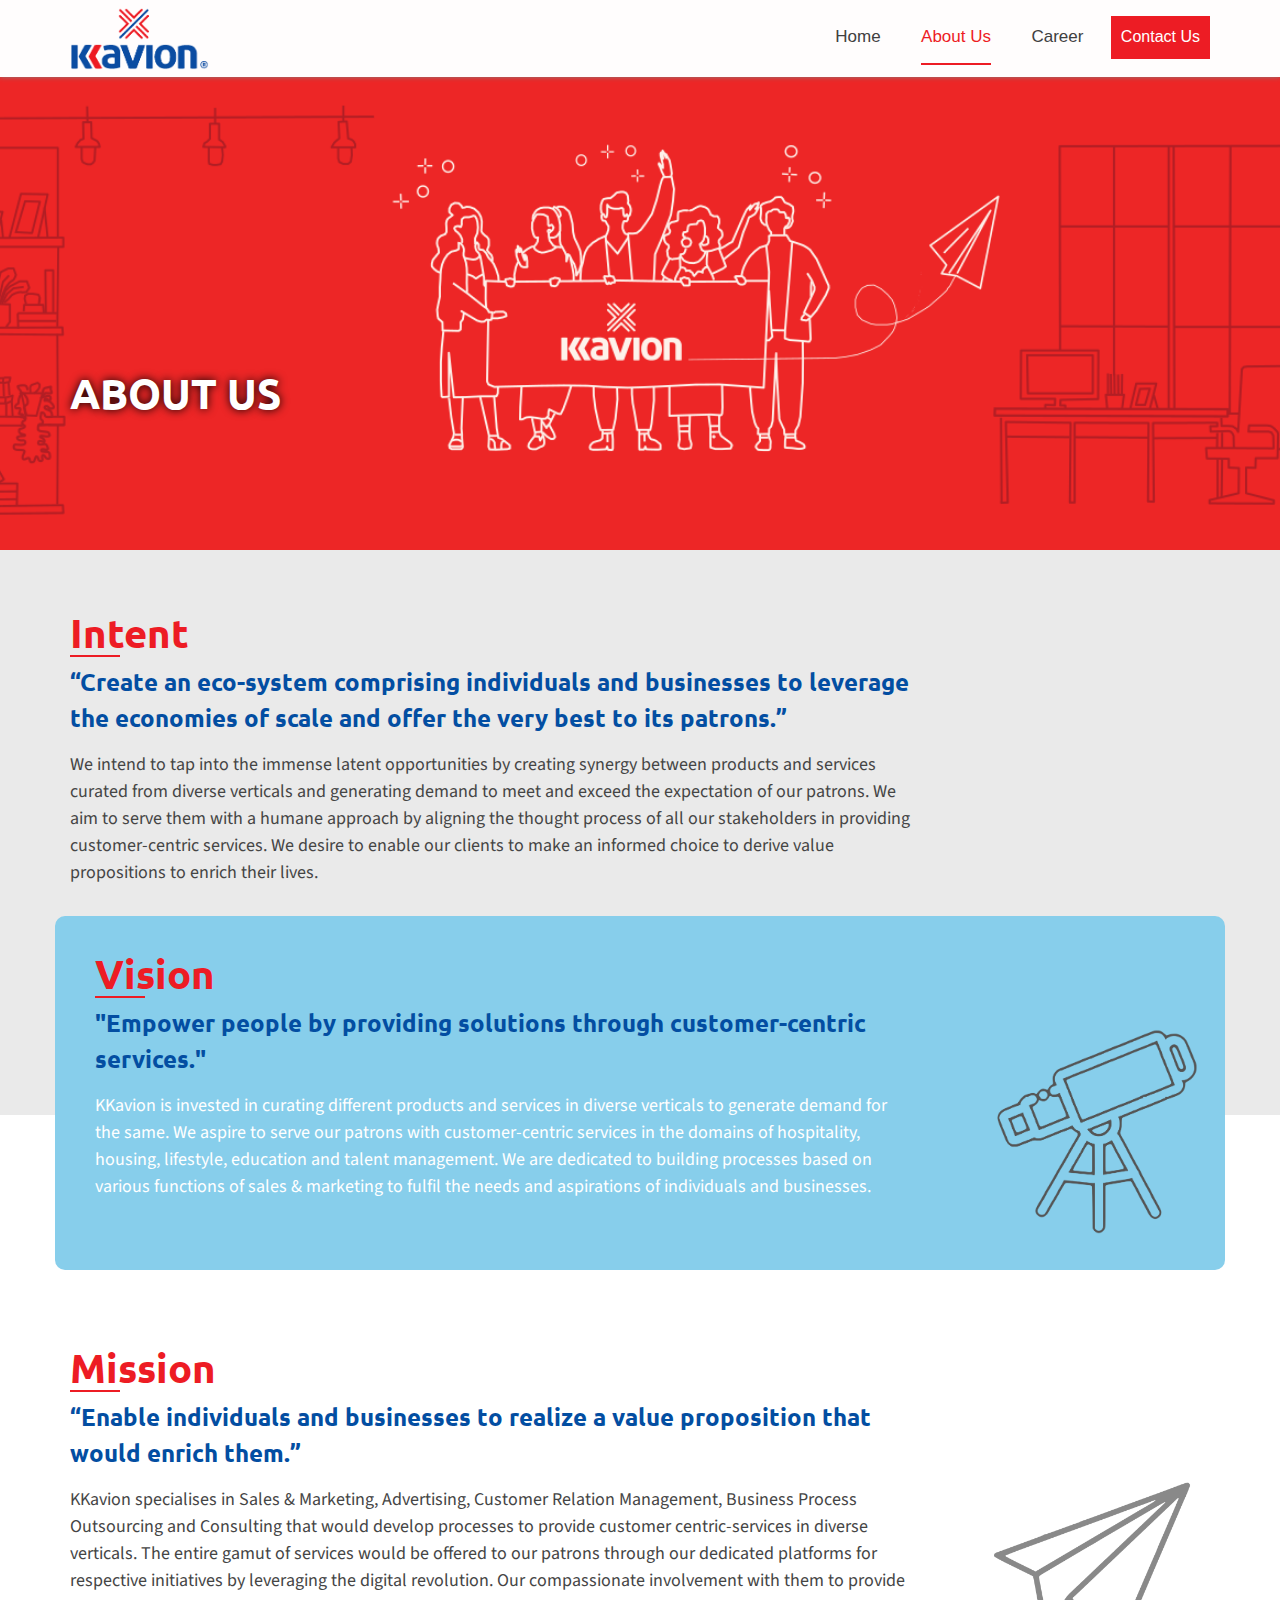
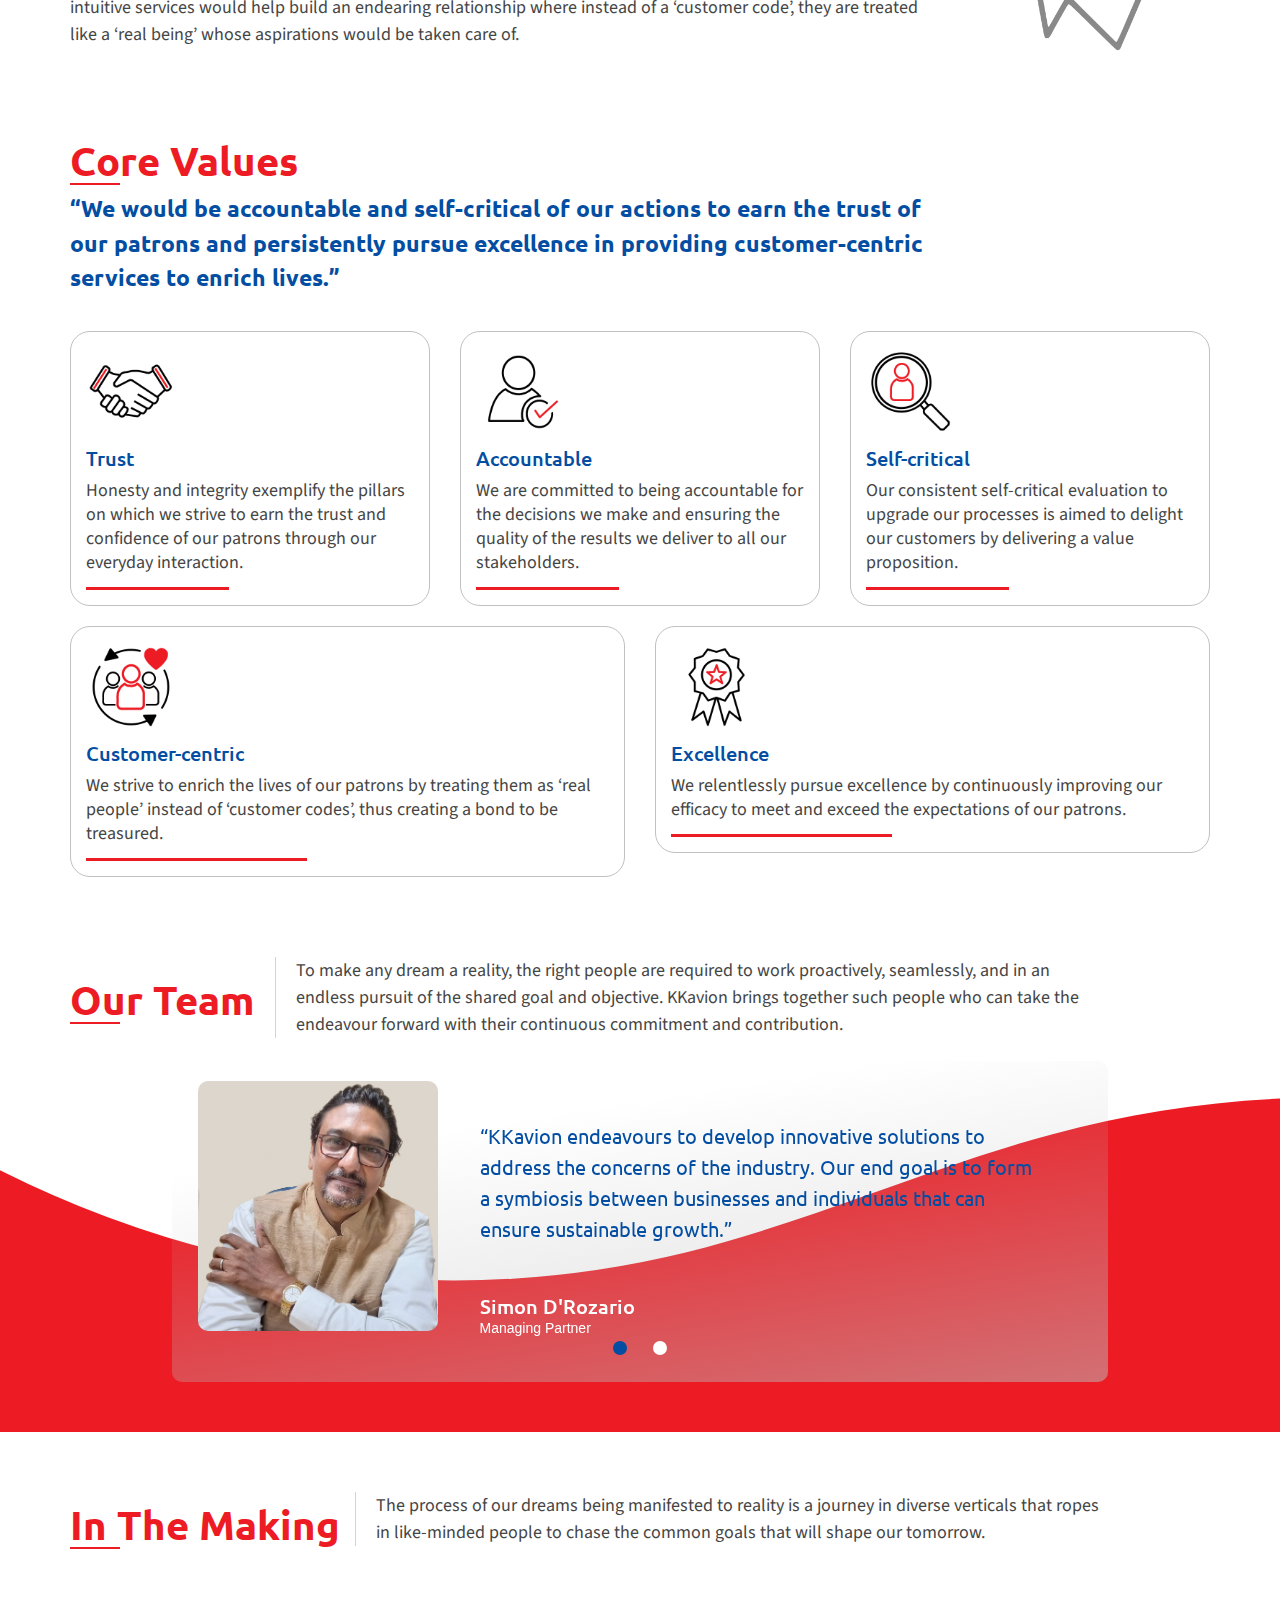
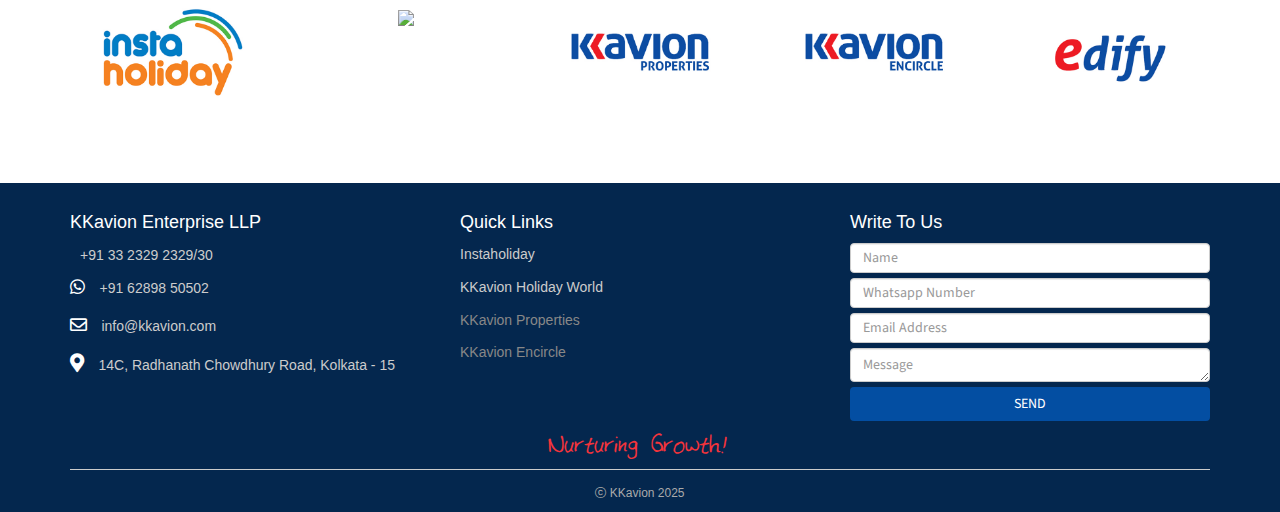
==== commit c75a9e9a: "footer and career page fix" ====
--- a/about-us.html
+++ b/about-us.html
@@ -646,28 +646,74 @@
 			</div>
 		</div>
 	</section>
-
-
-
+	
 	<!-- footer starts -->
 	<footer class="footer-area" style="padding-bottom: 0px; padding-top: 15px;">
 		<div class="container">
 			<div class="row">
-				<div class="tagline foot">
-					<div class="footer-title">
-						<img src="images/logos/kkavionwhite.webp" class="logo1">
-						<img src="images/logos/kkavionside.webp" class="logo2">
-					</div>
-					<ul class="list-inline" style="text-align:center; padding-bottom: 10px; padding-top: 10px;">
-						<li><a style="text-decoration:none;">
-								<span>
-									Offers value-proposition through its curated offerings and customer-centric services.
-								</span>
-	
-	
-							</a></li>
-					</ul>
-				</div>
+				<!-- footer contact -->
+				<div class="col-md-4 col-sm-6 f-phone-responsive">
+					<div class="single-footer" style="padding: 0;">
+						<div class="footer-title foot" id="contact-us">
+							<h4>KKavion Enterprise LLP</h4>
+						</div>
+						<div class="footer-left">
+							<ul class="footer-contact">
+								<li class="">
+									<span class="mdi mdi-phone-classic" style="padding-right: 10px; padding-bottom: 10px;color:white; font-size: 17px;"></span>
+									<a href="tel://+913323292329" style="text-decoration:none; line-height: 20px; color:#ccc;">+91 33 2329 2329/30</a>
+								</li>
+								<li class="">
+									<i class="fab fa-whatsapp" aria-hidden="true" style="padding-right: 10px; padding-bottom: 10px;color:white;"></i>
+									<a href="https://wa.me/+916289850502" style="text-decoration:none; line-height: 20px; color:#ccc;" target="_blank" rel="noopener noreferrer">
+										+91 62898 50502
+									</a>
+								</li>
+								<li class="">
+									<i class="far fa-envelope" aria-hidden="true" style="padding-right: 10px; padding-bottom: 10px;color:white;"></i>
+									<a href="mailto://info@kkavion.com" style="text-decoration:none; line-height: 20px; color:#ccc;">
+										info@kkavion.com
+									</a>
+								</li>
+								<li class="">
+									<i class="fas fa-map-marker-alt" aria-hidden="true" style="padding-right: 10px; padding-bottom: 10px;color:white; font-size: 19px;"></i>
+									<a style="text-decoration:none; line-height: 20px; color:#ccc;">
+										14C, Radhanath Chowdhury Road, Kolkata - 15
+									</a>
+								</li>
+							</ul>
+						</div>
+
+						<div class="footer-social-media hidden" style="margin:0 0 15px 0;">
+							<div class="footer-title">
+								<h4>Follow Us</h4>
+							</div>
+							<ul class="footer-social-link">
+								<li class="facebook">
+									<a href="https://fb.me/instaholiday.co.in" style="margin-left: 0px;" target="_blank" rel="noopener noreferrer">
+										<i class="fab fa-facebook-f" aria-hidden="true"></i>
+									</a>
+								</li>
+								<li class="instagram">
+									<a target="_blank" rel="noopener noreferrer">
+										<i class="fab fa-instagram" aria-hidden="true"></i>
+									</a>
+								</li>
+								<li class="twitter">
+									<a href="https://twitter.com/instaholidayco/" target="_blank" rel="noopener noreferrer">
+										<i class="fab fa-twitter" aria-hidden="true"></i>
+									</a>
+								</li>
+								<li class="youtube">
+									<a href="https://www.youtube.com/channel/UCAtqJTNgj_HNf-QZ7XpFk5Q/featured" target="_blank" rel="noopener noreferrer">
+										<i class="fab fa-youtube" aria-hidden="true"></i>
+									</a>
+								</li>
+							</ul>
+						</div>
+					</div>
+				</div>
+				<!-- footer contact -->
 				<!-- footer left -->
 				<div class="col-md-4 col-sm-6">
 					<div class="single-footer" style=" padding: 0;">
@@ -680,35 +726,34 @@
 
 
 								<li>
-									<a style="font-weight: 400; line-height: 20px;text-decoration:none; color:#ccc;"
-										href="https://instaholiday.co.in">
+									<a style=" line-height: 20px;text-decoration:none; color:#ccc;" href="https://instaholiday.co.in">
 										Instaholiday
 									</a>
 								</li>
 								<li>
-									<a style="font-weight: 400; line-height: 20px;text-decoration:none; color: #ccc;">
+									<a style=" line-height: 20px;text-decoration:none; color: #ccc;" href="https://khw.kkavion.com">
 										KKavion Holiday World
 									</a>
 								</li>
 								<li>
 									<a class="ftrr-text"
-										style="font-weight: 400; line-height: 20px;text-decoration:none; color:#ccc;">
+										style=" line-height: 20px;text-decoration:none; color:#ccc;">
 										KKavion Properties
 									</a>
 								</li>
 								<li>
-									<a style="font-weight: 400; line-height: 20px;text-decoration:none; color:#ccc;">
+									<a style=" line-height: 20px;text-decoration:none; color:#ccc;">
 										KKavion Encircle
 									</a>
 								</li>
 								<li class="hidden">
-									<a style="font-weight: 400; line-height: 20px;text-decoration:none; color: #ccc;">
+									<a style=" line-height: 20px;text-decoration:none; color: #ccc;">
 										Edify
 									</a>
 								</li>
 								<li class="hidden">
 									<a class="ftrr-text"
-										style="font-weight: 400; line-height: 20px;text-decoration:none; color:#ccc;">
+										style=" line-height: 20px;text-decoration:none; color:#ccc;">
 										KKavion Consultancy Services
 									</a>
 								</li>
@@ -718,82 +763,8 @@
 
 						</div>
 					</div>
-				</div> <!-- footer latest news -->
-
-
-
-				<!-- footer contact -->
-				<div class="col-md-4 col-sm-6 f-phone-responsive">
-					<div class="single-footer" style="padding: 0;">
-						<div class="footer-title foot" id="contact-us">
-							<h4>Contact Us</h4>
-						</div>
-						<div class="footer-left">
-							<ul class="footer-contact">
-								<li class="">
-									<span class="mdi mdi-phone-classic"
-										style="padding-right: 10px; padding-bottom: 10px;color:white; font-size: 17px;"></span>
-									<a href="tel://+913323292329"
-										style="text-decoration:none;font-weight: 400; line-height: 20px; color:#ccc;">+91
-										33 2329 2329/30</a>
-								</li>
-								<li class="">
-									<i class="fab fa-whatsapp" aria-hidden="true"
-										style="padding-right: 10px; padding-bottom: 10px;color:white;"></i>
-									<a href="https://wa.me/+916289850502"
-										style="text-decoration:none;font-weight: 400; line-height: 20px; color:#ccc;"
-										target="_blank" rel="noopener noreferrer">+91 62898 50502</a>
-								</li>
-								<li class="">
-									<i class="far fa-envelope" aria-hidden="true"
-										style="padding-right: 10px; padding-bottom: 10px;color:white;"></i>
-									<a href="mailto://info@kkavion.com"
-										style="text-decoration:none;font-weight: 400; line-height: 20px; color:#ccc;">info@kkavion.com</a>
-								</li>
-								<li class="">
-									<i class="fas fa-map-marker-alt" aria-hidden="true"
-										style="padding-right: 10px; padding-bottom: 10px;color:white; font-size: 19px;"></i>
-									<a
-										style="text-decoration:none;font-weight: 400; line-height: 20px; color:#ccc;">14C,
-										Radhanath Chowdhury Road, Kolkata - 700015</a>
-								</li>
-							</ul>
-
-
-						</div>
-
-						<div class="footer-social-media hidden" style="margin:0 0 15px 0;">
-							<div class="footer-title">
-								<h4>Follow Us</h4>
-							</div>
-							<ul class="footer-social-link">
-
-								<li class="facebook"><a href="https://fb.me/instaholiday.co.in"
-										style="margin-left: 0px;" target="_blank" rel="noopener noreferrer"><i
-											class="fab fa-facebook-f" aria-hidden="true"></i></a>
-								</li>
-								<li class="instagram"><a target="_blank" rel="noopener noreferrer"><i
-											class="fab fa-instagram" aria-hidden="true"></i></a>
-								</li>
-								<li class="twitter"><a href="https://twitter.com/instaholidayco/" target="_blank"
-										rel="noopener noreferrer"><i class="fab fa-twitter" aria-hidden="true"></i></a>
-								</li>
-								<li class="youtube"><a
-										href="https://www.youtube.com/channel/UCAtqJTNgj_HNf-QZ7XpFk5Q/featured"
-										target="_blank" rel="noopener noreferrer"><i class="fab fa-youtube"
-											aria-hidden="true"></i></a>
-								</li>
-							</ul>
-
-
-
-						</div>
-					</div>
-				</div>
-				<!-- footer contact -->
-
-
-
+				</div>
+				<!-- footer latest news -->
 				<!-- footer destination -->
 				<div class="col-md-4 col-sm-12 f-phone-responsive">
 					<div class="single-footer" style="padding: 0;">
@@ -842,35 +813,23 @@
 						</div>
 					</div>
 				</div>
-
-
 				<!-- footer destination -->
-
 			</div>
-
-			<span class="material-icons map" style="font-size:12px;color: white">copyright</span>
-			<a style="text-decoration:none;color: #ccc; font-weight: 400; line-height: 10px; font-size: 12px;">
-				KKavion Enterprise LLP
-			</a>
-			<hr style="border-top: 1px solid #ccc;margin-top: 0px;margin-bottom: 10px;">
-
 			<div class="row tagline">
-				<ul class="list-inline" style="text-align:center; color:black; font-size:24px; padding-bottom: 10px;">
-					<li><a style="text-decoration:none; color:#f4343b;">
-							<span>Nuturing Growth!</span>
-
-
-						</a></li>
+				<ul class="list-inline" style="text-align:center; color:black; font-size:24px;">
+					<li>
+						<a style="text-decoration:none; color:#f4343b;">
+							<span>Nurturing Growth!</span>
+						</a>
+					</li>
 				</ul>
 			</div>
-
-
-
+			<hr style="border-top: 1px solid #ccc;margin-top: 0px;margin-bottom: 15px;">
+			<div class="copyright">
+				<i class="bi bi-c-circle" style="font-size: 11px;"></i> KKavion 2025
+			</div>
 		</div>
 	</footer>
-
-
-
 	<!-- footer ends -->
 
 
--- a/css/custom.css
+++ b/css/custom.css
@@ -698,17 +698,12 @@
 }
 .career-menu .career-top-area
 {
-     background: lightgray;
+     background: #034ea2;
      padding: 25px 50px 25px 25px;
      border-radius: 10px 10px 0 0;
-     color: #ed1c24;
+     color: white;
      transition: all 0.3s ease-in-out;
      text-align: left;
-}
-.career-menu .col-md-4:hover .career-top-area
-{
-     background: #ed1c24;
-     color: white
 }
 .career-menu .career-bottom-area
 {
@@ -726,7 +721,7 @@
 .career-menu .career-bottom-area .career-button
 {
      text-align: center;
-     background: #ed1c24;
+     background: #034ea2;
      border-radius: 5px;
      color: white;
      width: 100px;
@@ -737,7 +732,7 @@
 }
 .career-menu .career-bottom-area .career-button:hover
 {
-     background: #034ea2;
+     background: #ed1c24;
 }
 .career-content
 {
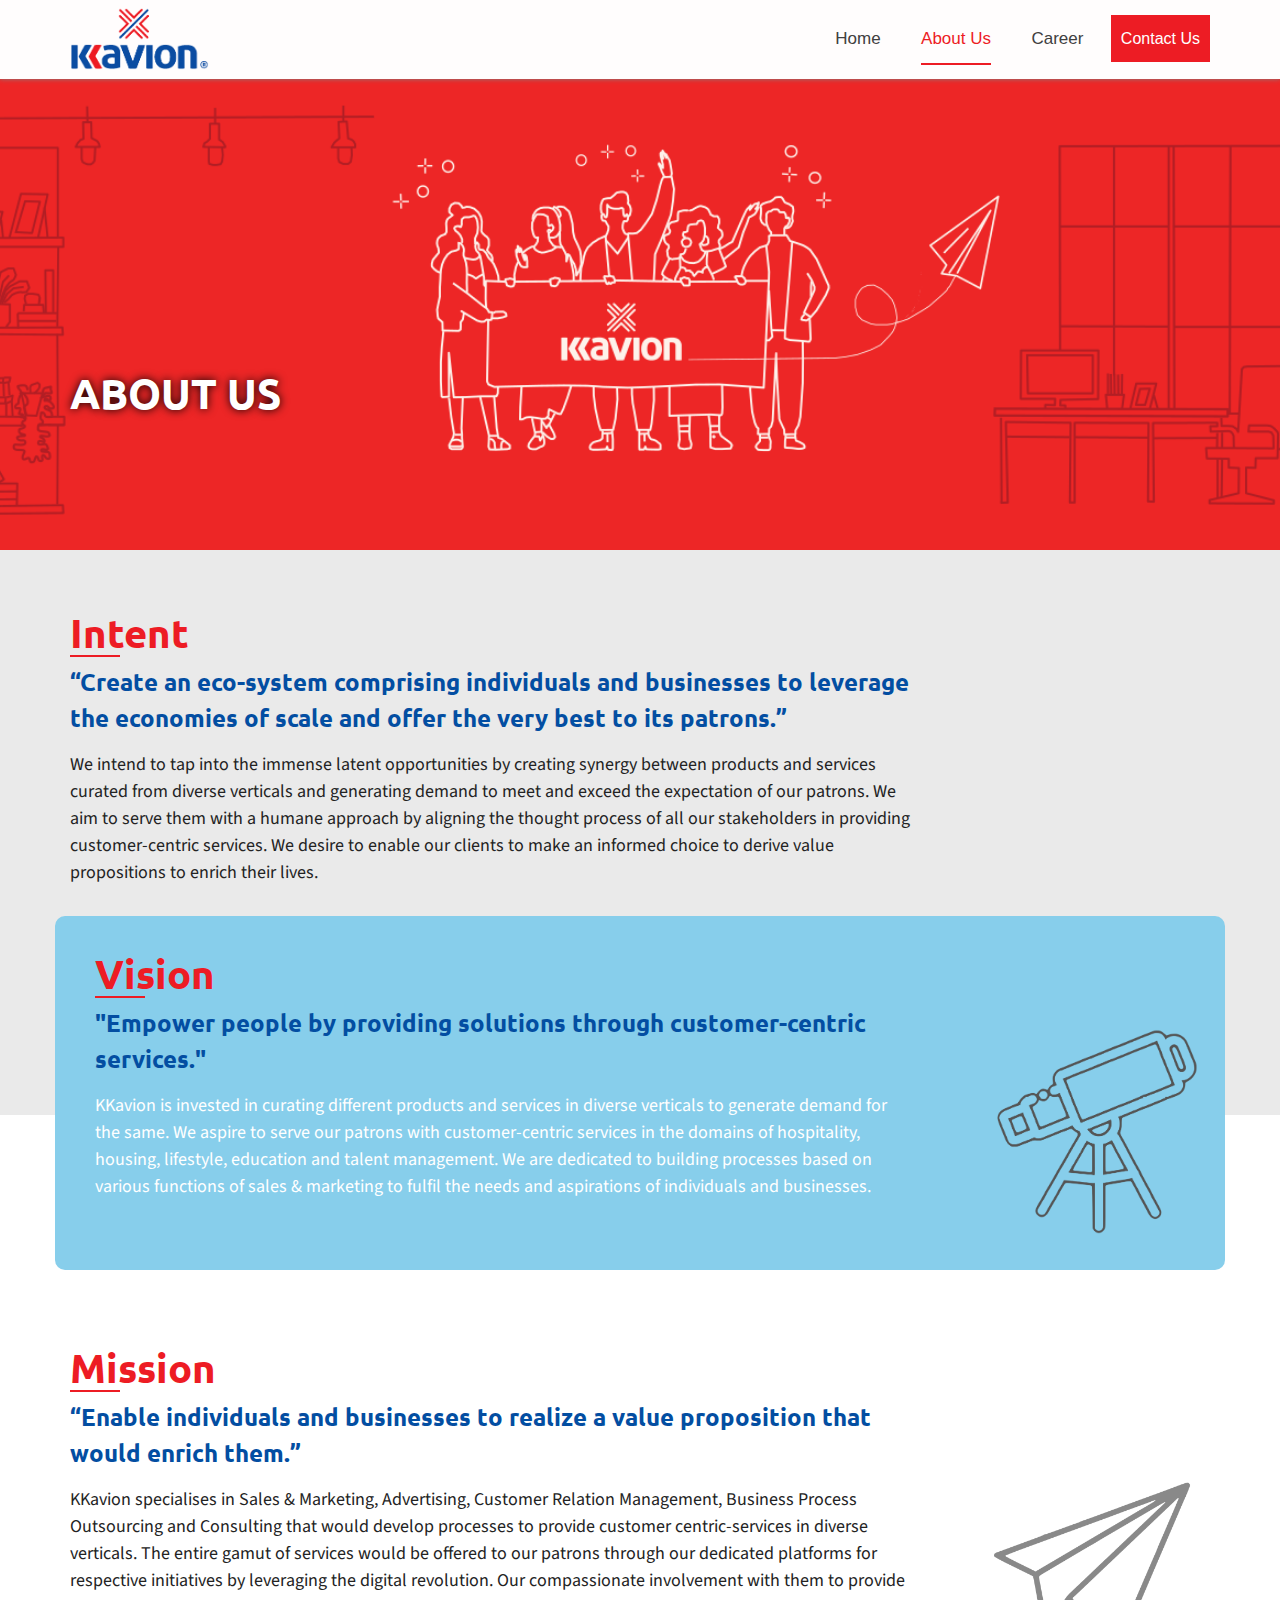
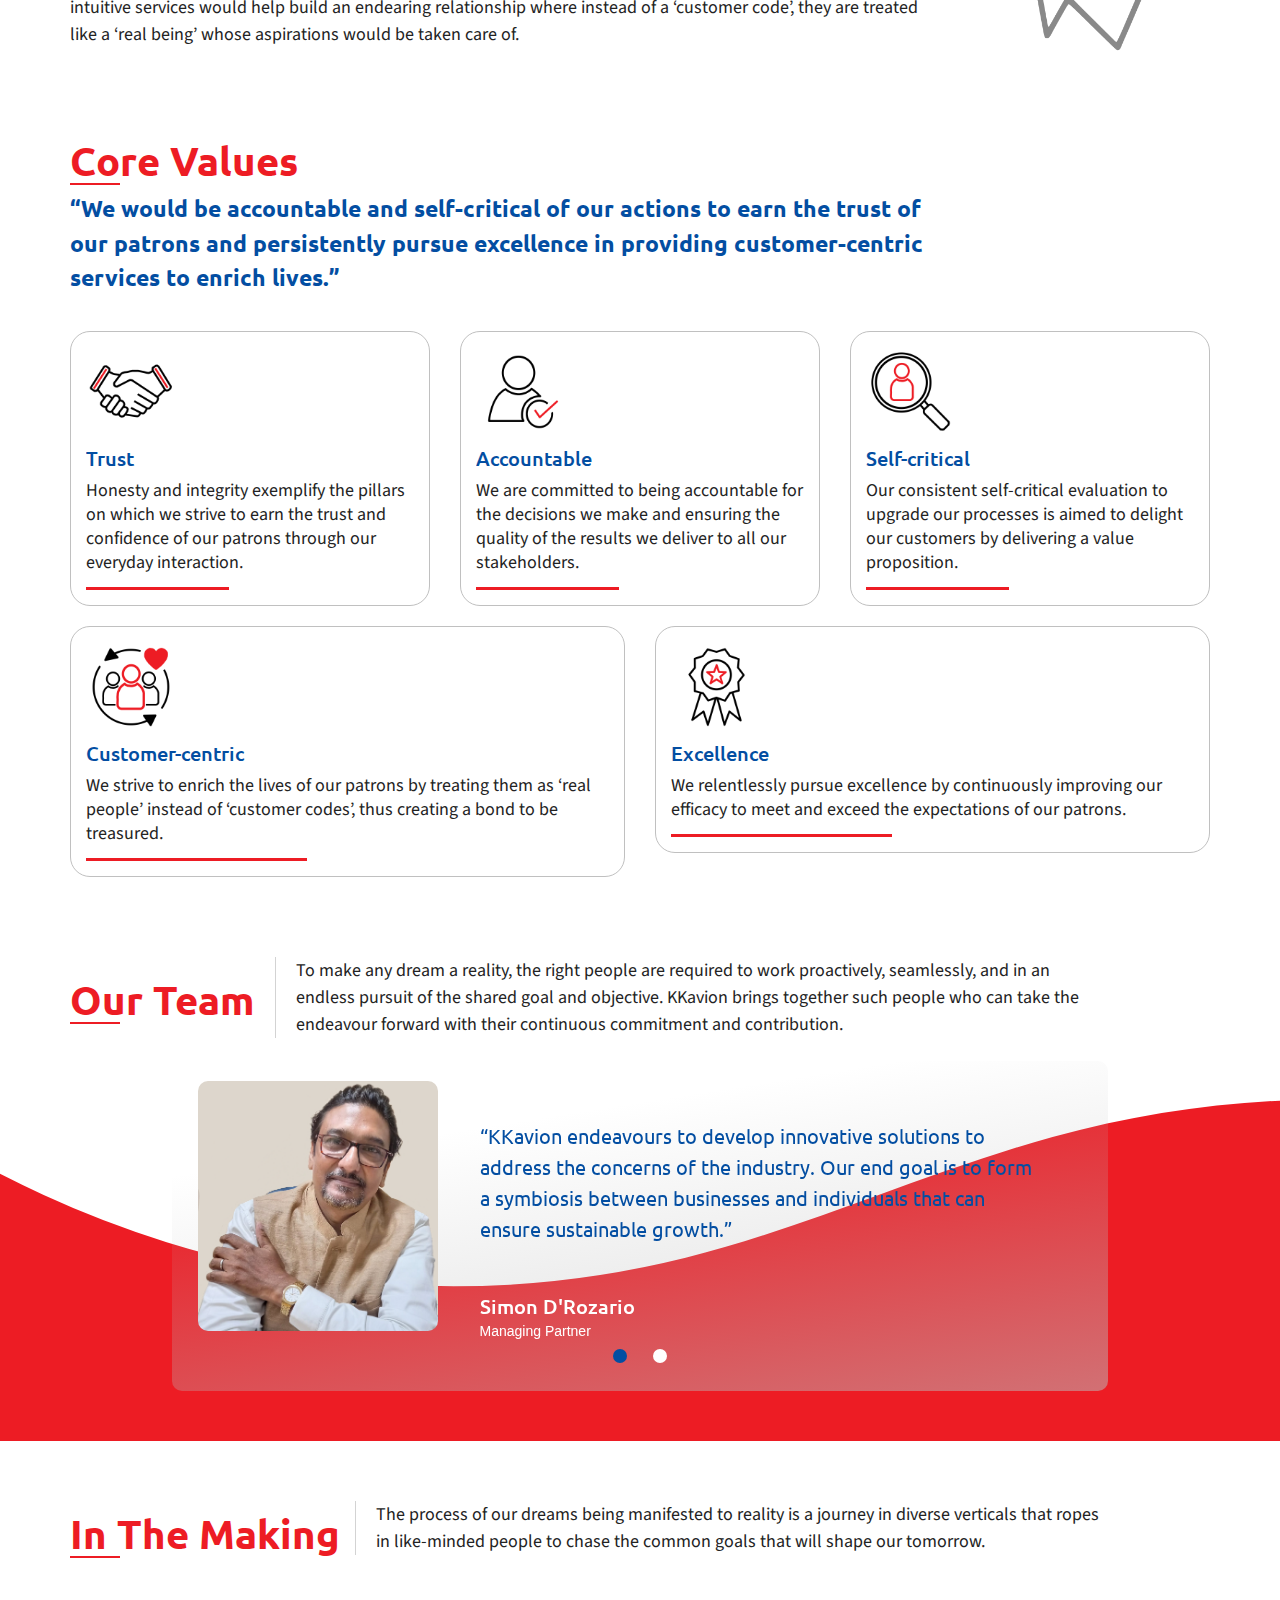
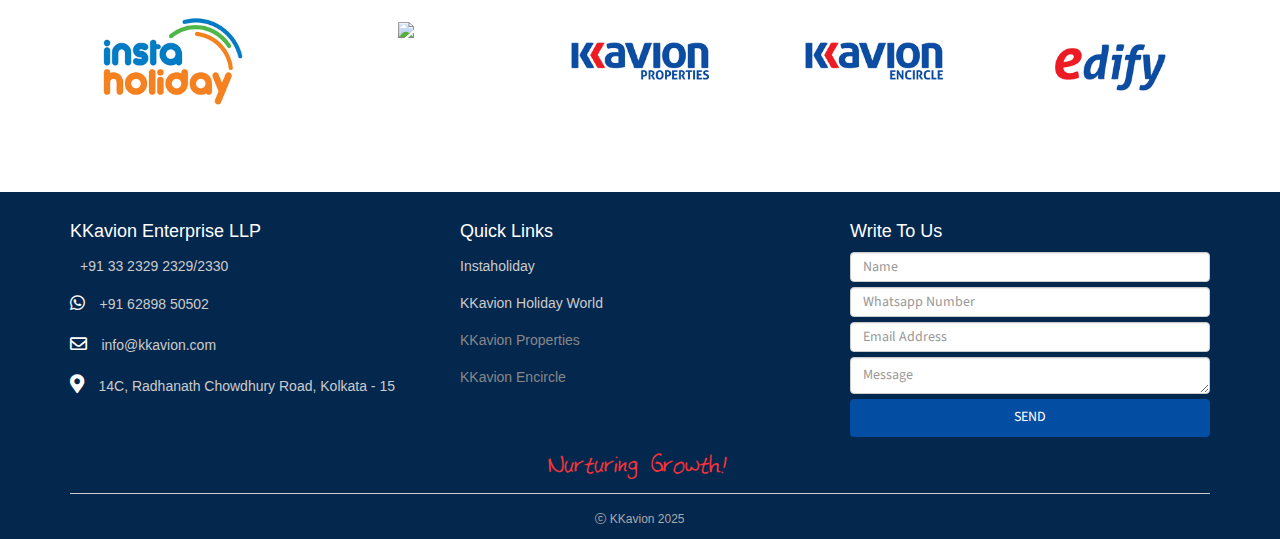
==== commit 8bc9b1d3: "footer" ====
--- a/about-us.html
+++ b/about-us.html
@@ -95,7 +95,7 @@
 										</a>
 										<ul class="dropdown">
 											<li>
-												<a href="ih.html" onselectstart="return false">
+												<a href="" onselectstart="return false">
 													Instaholiday
 												</a>
 											</li>
@@ -603,7 +603,7 @@
 				<div class="partner-slider-2">
 					<!-- single partner starts -->
 					<div class="single-partner-slider-2">
-						<a href="https://instaholiday.co.in">
+						<a href="">
 							<img src="images/logos/ih.jpg">
 						</a>
 					</div>
@@ -661,7 +661,7 @@
 							<ul class="footer-contact">
 								<li class="">
 									<span class="mdi mdi-phone-classic" style="padding-right: 10px; padding-bottom: 10px;color:white; font-size: 17px;"></span>
-									<a href="tel://+913323292329" style="text-decoration:none; line-height: 20px; color:#ccc;">+91 33 2329 2329/30</a>
+									<a href="tel://+913323292329" style="text-decoration:none; line-height: 20px; color:#ccc;">+91 33 2329 2329/2330</a>
 								</li>
 								<li class="">
 									<i class="fab fa-whatsapp" aria-hidden="true" style="padding-right: 10px; padding-bottom: 10px;color:white;"></i>
@@ -726,12 +726,12 @@
 
 
 								<li>
-									<a style=" line-height: 20px;text-decoration:none; color:#ccc;" href="https://instaholiday.co.in">
+									<a style=" line-height: 20px;text-decoration:none; color:#ccc;" href="">
 										Instaholiday
 									</a>
 								</li>
 								<li>
-									<a style=" line-height: 20px;text-decoration:none; color: #ccc;" href="https://khw.kkavion.com">
+									<a style=" line-height: 20px;text-decoration:none; color: #ccc;" href="#">
 										KKavion Holiday World
 									</a>
 								</li>
--- a/css/assets/revolution/layers.css
+++ b/css/assets/revolution/layers.css
@@ -5683,7 +5683,7 @@
     }
     #mc_embed_signup input[type="email"]:focus {
         background-color: #f5f5f5;
-        color: #454545;
+        color: #232323;
     }
     #mc_embed_signup input#mc-embedded-subscribe,
     #mc_embed_signup input#mc-embedded-subscribe:focus {
--- a/css/style.css
+++ b/css/style.css
@@ -137,7 +137,7 @@
  p {
      margin: 0 0 15px;
      font-size: 20px;
-     color: #454545;
+     color: #232323;
      font-weight: 400;
      font-family: 'Source Sans Pro', sans-serif;
      line-height: 1.5;
@@ -198,7 +198,7 @@
 /*=====basce css end here=========*/
 /*============================== theme buttons css goes here ===============================*/
  .travel-primary-btn, .travel-primary-btn-sm, .read-more, .quick-shop, .thailan-btn, .travel-primary-btn-2 {
-     background: #ed1c24;
+     background: #034ea2;
      display: inline-block;
      padding: 5px 10px !important;
      border-radius: 3px;
@@ -209,7 +209,7 @@
      text-decoration: none;
 }
  .thailan-btn {
-     padding: 10px 35px !important;
+     padding: 6px 12px !important;
 }
  .travel-primary-btn-sm {
      padding: 10px 15px !important;
@@ -365,7 +365,7 @@
      font-weight: 500;
      display: block;
      padding: 10px;
-     color: #454545;
+     color: #232323;
      transition: all ease-in-out 0.3s;
 }
  .header-bottom-area .main-menu > li ul.dropdown li a:hover {
@@ -676,7 +676,7 @@
      background-color: transparent;
      background-image: url("../images/line.png");
      background-repeat: no-repeat;
-     color: #454545;
+     color: #232323;
      font-size: 30px;
      font-weight: 500;
      padding-bottom: 20px;
@@ -701,7 +701,7 @@
      left: 180px;
 }
  .section-title p, .section-title-white p, .section-title-white-2 p {
-     color: #454545;
+     color: #232323;
      position: relative;
      z-index: 2;
      text-align: left;
@@ -775,7 +775,7 @@
 }
  .popular-packages .single-package .package-content h3 {
      font-weight: 600px;
-     color: #454545;
+     color: #232323;
      font-size: 20px;
      transition: all ease-in-out 0.5s;
 }
@@ -918,7 +918,7 @@
      transition: box-shadow 0.3s ease-in-out 0s;
 }
  .destination-slider-active .single-destination .des-city a {
-     color: #454545;
+     color: #232323;
      font-weight: 500;
      padding-bottom: 10px;
      display: block;
@@ -1002,7 +1002,7 @@
 }
  .single-travel .travel-content h4 {
      font-size: 20px;
-     color: #454545;
+     color: #232323;
      font-weight: 500;
      margin-bottom: 10px;
 }
@@ -1068,7 +1068,7 @@
      margin-right: 5px;
 }
  .single-travel-blog .blog-content .blog-post-content h4 {
-     color: #454545;
+     color: #232323;
      font-size: 20px;
      font-weight: 600;
      text-transform: capitalize;
@@ -1082,7 +1082,7 @@
      line-height: 25px;
 }
  .single-travel-blog .blog-content .blog-post-content a {
-     color: #454545;
+     color: #232323;
      font-size: 12px;
      font-weight: 500;
      transition: all ease-in-out 0.5s;
@@ -1739,7 +1739,7 @@
      background-color: transparent;
      background-image: url("../images/line2.png");
      background-repeat: no-repeat;
-     color: #454545;
+     color: #232323;
      font-size: 37px;
      font-weight: 500;
      padding-bottom: 20px;
@@ -1766,7 +1766,7 @@
      padding-bottom: 45px;
 }
  .section-title-version-2-black h2 {
-     color: #454545;
+     color: #232323;
 }
  .section-title-version-2-black p {
      color: #727272;
@@ -1864,7 +1864,7 @@
 }
  .single-package-carasoul .package-details .package-places h4 {
      padding-bottom: 7px;
-     color: #454545;
+     color: #232323;
      font-size: 19px;
      font-weight: 600;
 }
@@ -1889,7 +1889,7 @@
  .single-package-carasoul .package-details .package-places .details p span {
      font-size: 15px;
      font-weight: 600;
-     color: #454545;
+     color: #232323;
 }
  .single-package-carasoul .package-details .package-ratings-review {
      border-top: 1px solid #034ea2;
@@ -2156,7 +2156,7 @@
      font-size: 20px;
      font-weight: 600;
      text-transform: capitalize;
-     color: #454545;
+     color: #232323;
 }
  .offer-package .single-offer .single-offer-details .offer-title p {
      font-weight: 500;
@@ -2226,7 +2226,7 @@
 }
  .blog-2 .single-travel-blog .blog-content .soical-share li a {
      font-size: 14px;
-     color: #454545;
+     color: #232323;
      transition: all ease-in-out 0.3s;
      padding: 0 7px;
      display: block;
@@ -2237,7 +2237,7 @@
  .blog-2 .single-travel-blog .blog-content .read-more-btn a {
      font-size: 15px;
      font-weight: 15px;
-     color: #454545;
+     color: #232323;
      text-transform: capitalize;
 }
  .blog-2 .single-travel-blog .blog-content .read-more-btn a i {
@@ -2258,7 +2258,7 @@
      color: #034ea2;
 }
  .blog-2 .single-travel-blog:hover .blog-post-content .post-social-2 li a {
-     color: #454545;
+     color: #232323;
 }
  .blog-2 .single-travel-blog:hover .blog-post-content .post-social-2 li a i {
      color: #034ea2;
@@ -2367,7 +2367,7 @@
      background: #ffffff;
 }
  .header-area-style-3 .header-bottom-area-2 .main-menu li a {
-     color: #454545;
+     color: #232323;
 }
  .header-area-style-3 .header-bottom-area-2 .main-menu li a:hover {
      color: #034ea2;
@@ -2379,7 +2379,7 @@
      top: 100% !important;
 }
  .header-area-style-3 .header-bottom-area-2 .main-menu .dropdown li a {
-     color: #454545;
+     color: #232323;
 }
  .header-area-style-3 .sticky {
      background: #333537;
@@ -2813,7 +2813,7 @@
  .single-product .product-content h4 {
      font-size: 20px;
      font-weight: 600;
-     color: #454545;
+     color: #232323;
      text-transform: capitalize;
      z-index: 5;
      position: relative;
@@ -2832,7 +2832,7 @@
      display: inline-block;
 }
  .single-product .product-content .product-action li p {
-     color: #454545;
+     color: #232323;
      margin: 0;
 }
  .single-product .product-content .product-action li a {
@@ -2902,7 +2902,7 @@
      padding: 35px 10px;
 }
  .thailand-trip .starting .starting-elemnts p {
-     color: #454545;
+     color: #232323;
      margin: 0;
 }
  .thailand-trip .starting .starting-elemnts span {
@@ -3024,7 +3024,7 @@
      margin-bottom: 50px;
 }
  .tabbased-search-area-4 .tabbable-menu .tab-menu li a {
-     color: #454545 !important;
+     color: #232323 !important;
 }
  .tabbased-search-area-4 .tabbable-menu .tab-menu li a img {
      margin-right: 10px;
@@ -3213,7 +3213,7 @@
      padding: 25px 0;
 }
  .single-hotels .hotel-description h4 {
-     color: #454545;
+     color: #232323;
      font-size: 20px;
      font-weight: 600;
      margin-bottom: 10px;
@@ -3256,7 +3256,7 @@
  .partner-slider-2 .single-partner-slider-2 h3 {
      font-size: 20px;
      font-weight: 500;
-     color: #454545;
+     color: #232323;
 }
  .partner-slider-2 .slick-slide img {
      display: inline-block;
@@ -3305,7 +3305,7 @@
      transition: all ease-in-out 0.5s;
 }
  .best-services-area .single-best-services .services-content h4 {
-     color: #454545;
+     color: #232323;
      font-size: 20px;
      font-weight: 500;
      padding: 20px 0;
@@ -3315,7 +3315,7 @@
  .best-services-area .single-best-services .services-content a {
      font-size: 15px;
      font-weight: 400;
-     color: #454545;
+     color: #232323;
      transition: all ease-out 0.5s;
 }
  .best-services-area .single-best-services .services-content a i {
@@ -3401,7 +3401,7 @@
      padding: 25px;
 }
  .top-destination-area-5 .single-destionation-5 .destination-5-description span {
-     color: #454545;
+     color: #232323;
      display: inline-block;
      font-size: 15px;
      font-weight: 400;
@@ -3411,7 +3411,7 @@
      font-size: 20px;
      font-weight: 600;
      text-transform: capitalize;
-     color: #454545;
+     color: #232323;
 }
  .top-destination-area-5 .single-destionation-5 .destination-5-description > p {
      font-weight: 500;
@@ -3707,7 +3707,7 @@
  .single-package-details .single-package-title h2 {
      font-size: 40px;
      font-weight: 600;
-     color: #454545;
+     color: #232323;
      text-transform: capitalize;
 }
  .single-package-details .package-content li {
@@ -3753,7 +3753,7 @@
      display: inline-block;
 }
  .package-tab-menu .package-tab-menu li a {
-     color: #454545;
+     color: #232323;
      display: block;
      font-size: 16px;
      font-weight: 500;
@@ -3776,7 +3776,7 @@
 }
  .tab-content .tour-description h4 {
      font-size: 20px;
-     color: #454545;
+     color: #232323;
      font-weight: 500;
      padding: 20px 0;
 }
@@ -3789,7 +3789,7 @@
 }
  .tab-content .chosse-packge h4 {
      font-size: 20px;
-     color: #454545;
+     color: #232323;
      font-weight: 500;
      padding: 10px 0;
 }
@@ -3816,7 +3816,7 @@
 }
  .tab-content .additional-info .info-title h4 {
      font-size: 20px;
-     color: #454545;
+     color: #232323;
      font-weight: 500;
      padding: 20px 0;
 }
@@ -3843,7 +3843,7 @@
      background: #8080801a;
 }
  aside .booking-form h2 {
-     color: #454545;
+     color: #232323;
      font-size: 30px;
      font-weight: 600;
      text-transform: capitalize;
@@ -3874,7 +3874,7 @@
      border-radius: 3px;
      font-size: 15px;
      font-weight: 400;
-     color: #454545;
+     color: #232323;
      height: 52px;
      text-transform: capitalize;
      width: 100%;
@@ -4039,7 +4039,7 @@
  .contact-title h2 {
      font-size: 25px;
      font-weight: 600;
-     color: #454545;
+     color: #232323;
      padding: 20px 0;
      line-height: normal;
 }
@@ -4130,7 +4130,7 @@
      margin-bottom: 10px;
      font-size: 30px;
      font-weight: 500;
-     color: #454545;
+     color: #232323;
      text-transform: capitalize;
 }
  .single .single-blog .blog-content .meta {
@@ -4138,7 +4138,7 @@
 }
  .single .single-blog .blog-content .meta span {
      margin-right: 10px;
-     color: #454545;
+     color: #232323;
      font-size: 14px;
 }
  .single .single-blog .blog-content .meta span i {
@@ -4171,7 +4171,7 @@
      padding-bottom: 15px;
      position: relative;
      display: inline-block;
-     color: #454545;
+     color: #232323;
 }
  .single .blog-comments h2:before {
      position: absolute;
@@ -4234,7 +4234,7 @@
      font-size: 16px;
      text-align: left;
      font-weight: 400;
-     color: #454545;
+     color: #232323;
      text-align: center;
 }
  .single .blog-comments .single-comments .meta {
@@ -4256,7 +4256,7 @@
      margin-top: 50px;
 }
  .single .comment-respond .comment-reply-title h3 {
-     color: #454545;
+     color: #232323;
      display: inline-block;
      font-size: 20px;
      margin-bottom: 15px;
@@ -4276,7 +4276,7 @@
 }
  .single .comment-respond label {
      font-size: 15px;
-     color: #454545;
+     color: #232323;
      font-style: italic;
 }
  .single .comment-respond input {
@@ -4319,7 +4319,7 @@
      height: 50px;
      background: #eeeeee;
      padding-left: 10px;
-     color: #454545;
+     color: #232323;
 }
  .single .blog-sidebar .form .search input[type="submit"] {
      height: 50px;
@@ -4348,11 +4348,11 @@
      border-bottom: 1px solid #ddd;
      padding-bottom: 15px;
      display: block;
-     color: #454545;
+     color: #232323;
      font-weight: 500;
 }
  .single .blog-sidebar .single-sidebar ul li a {
-     color: #454545;
+     color: #232323;
      display: block;
      padding: 15px 0;
      transition: all ease-in-out 0.5s;
@@ -4379,7 +4379,7 @@
      font-weight: 500;
 }
  .single .blog-sidebar .latest .single-post .post-info h4 a {
-     color: #454545;
+     color: #232323;
 }
  .single .blog-sidebar .latest .single-post .post-info p {
      margin: 0;
--- a/css/custom.css
+++ b/css/custom.css
@@ -55,7 +55,7 @@
      background-image: url("../images/line.png");
      background-position: left 54px bottom;
      background-repeat: no-repeat;
-     color: #454545;
+     color: #232323;
      font-size: 20px;
      font-weight: 500;
      padding-bottom: 20px;
@@ -65,7 +65,7 @@
 }
 .section-title-3 h3:before, .section-title-3 h3:after
 {
-     background: #454545 none repeat scroll 0 0;
+     background: #232323 none repeat scroll 0 0;
      bottom: 4.8px;
      content: "";
      height: 1px;
@@ -360,7 +360,7 @@
      background-color: transparent;
      background-image: url("../images/line4.png");
      background-repeat: no-repeat;
-     color: #454545;
+     color: #232323;
      font-size: 30px;
      font-weight: 500;
      padding-bottom: 20px;
@@ -370,7 +370,7 @@
 }
 .section-title2 h2:before, .section-title2 h2:after, .section-title-white h2:before, .section-title-white h2:after, .section-title-white-2 h2:before, .section-title-white-2 h2:after 
 {
-     background: #454545 none repeat scroll 0 0;
+     background: #232323 none repeat scroll 0 0;
      bottom: 3.8px;
      content: "";
      height: 1px;
@@ -532,14 +532,14 @@
 {
      margin: 20px 0px;
      font-weight: 600;
-     color: #454545;
+     color: #232323;
      font-size: 15px;
 }
 form p
 {
      margin: 20px 15px 0px 15px;
      font-weight: 900;
-     color: #454545;
+     color: #232323;
      font-size: 20px;
      font: "Source Sans Pro", sans-serif;
 }
@@ -590,7 +590,7 @@
 {
      font-family: 'Source Sans Pro', sans-serif;
      font-size: 15px;
-     color: #454545;
+     color: #232323;
 }
 .hotet-book-btn .travel-primary-btn
 {
@@ -718,7 +718,7 @@
 {
      font-size: 18px;
 }
-.career-menu .career-bottom-area .career-button
+.career-menu .career-bottom-area .career-button 
 {
      text-align: center;
      background: #034ea2;
@@ -730,7 +730,7 @@
      margin: 0px 0 -2px 0;
      transition: all 0.3s ease-in-out;
 }
-.career-menu .career-bottom-area .career-button:hover
+.career-menu .career-bottom-area .career-button:hover .travel-primary-btn
 {
      background: #ed1c24;
 }
@@ -890,9 +890,9 @@
 }
 .career-content p, .career-content li
 {
-     color: #454545;
+     color: #232323;
      font-family: 'Source Sans Pro', sans-serif;
-     font-size: 16px;
+     font-size: 18px;
 }
 .career-content h1,
 .career-content h2,
